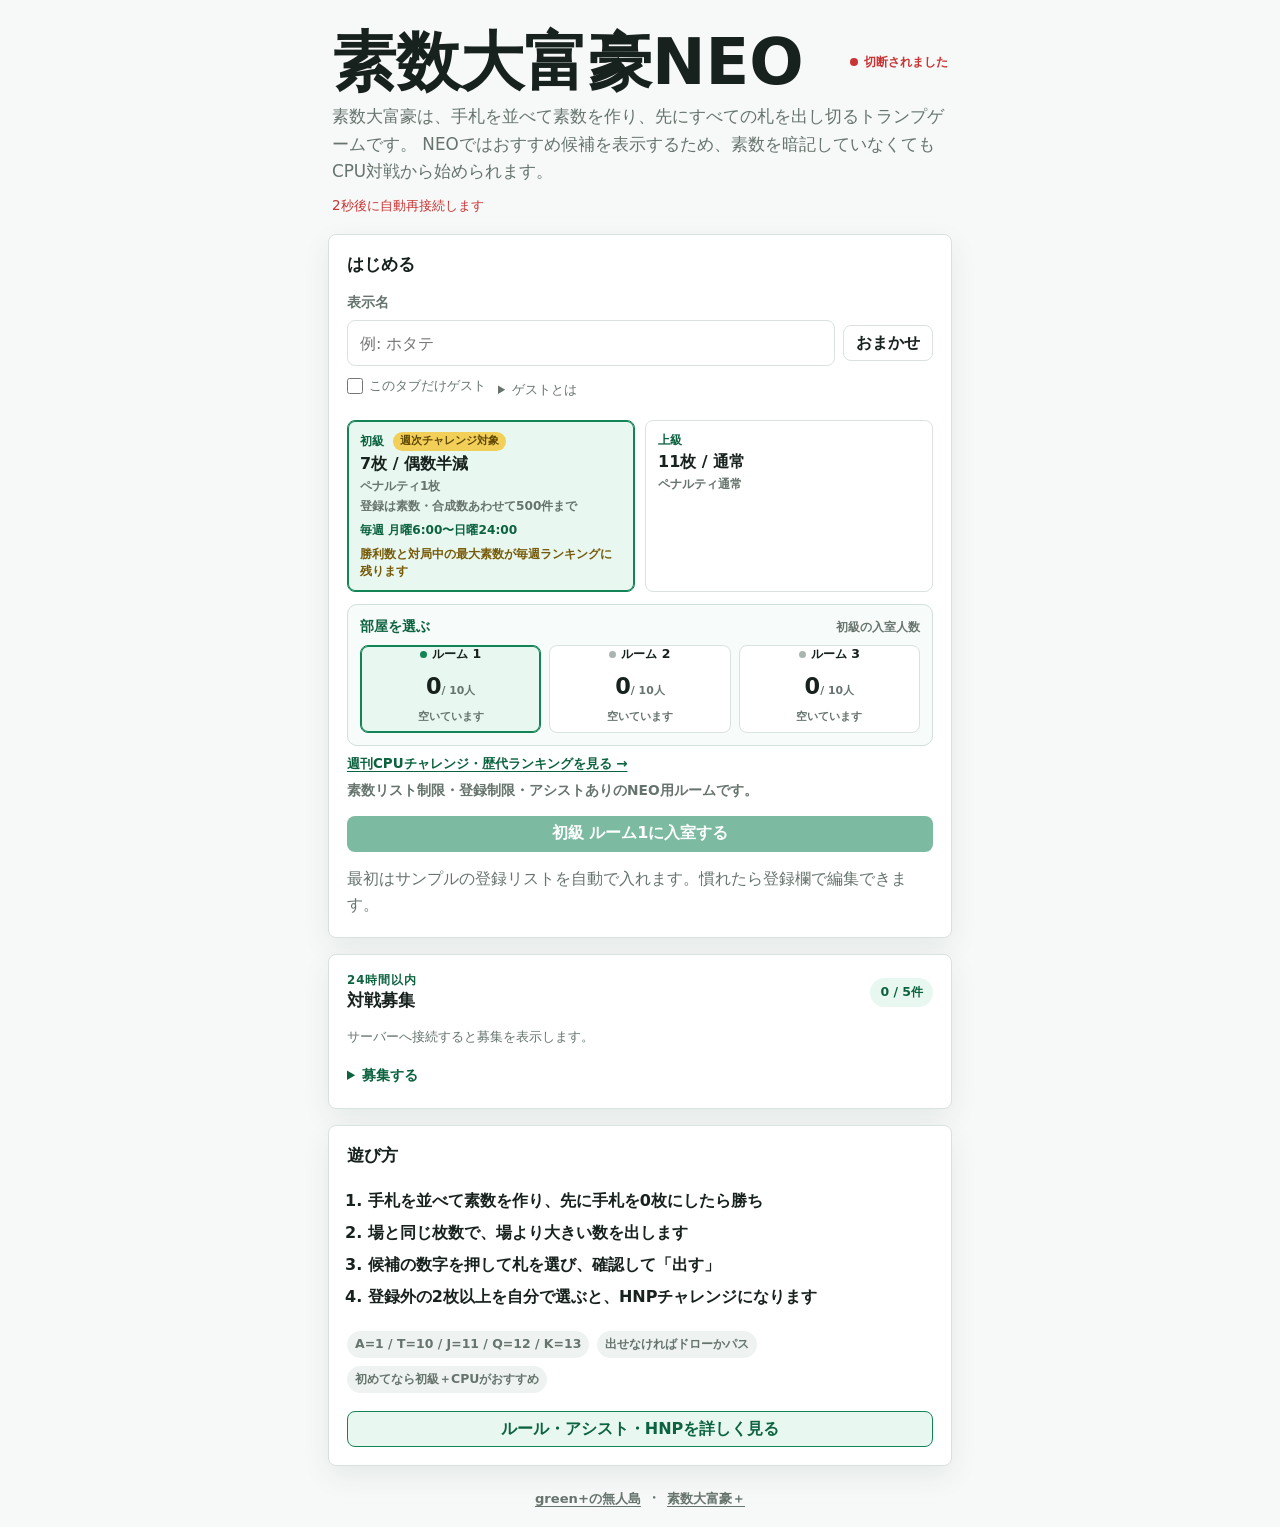
==== index.html @ ca84a272 "v3.3.7 UI改善" ====
<!doctype html>
<html lang="ja">
  <head>
    <meta charset="UTF-8" />
    <meta name="viewport" content="width=device-width, initial-scale=1" />
    <meta
      name="description"
      content="トランプゲーム「素数大富豪」を、初心者でも安心のアシスト機能付きで遊べるサイト。素数を暗記していなくても、CPU対戦やオンライン対戦を楽しめます。"
    />
    <link rel="canonical" href="https://greenplus.github.io/qkneo/" />
    <title>素数大富豪NEO</title>
    <link rel="stylesheet" href="./client-common/styles.css?v=shared-85c25e7a007e" />
    <link rel="stylesheet" href="./theme.css?v=neo-20260805-2" />
  </head>
  <body>
    <main class="app-shell">
      <section id="topBand" class="top-band">
        <div class="title-row">
          <h1>素数大富豪NEO</h1>
          <div id="connectionStatus" class="connection-status" role="status">
            <span id="connectionDot" class="dot"></span>
            <strong id="connectionLabel">接続準備中</strong>
          </div>
        </div>
        <p class="lead">
            素数大富豪は、手札を並べて素数を作り、先にすべての札を出し切るトランプゲームです。
            NEOではおすすめ候補を表示するため、素数を暗記していなくてもCPU対戦から始められます。
          </p>
        <p id="serverLabel" class="connection-detail hidden"></p>
      </section>

      <section id="setupPanel" class="setup-grid">
        <div class="panel intro-panel">
          <h2>はじめる</h2>
          <label class="field-label" for="nameInput">表示名</label>
          <div class="name-row">
            <input id="nameInput" maxlength="24" autocomplete="nickname" placeholder="例: マグロ" />
            <button id="randomNameBtn" class="ghost-button" type="button">おまかせ</button>
          </div>
          <div class="identity-options">
            <label class="guest-mode-option" for="guestModeToggle">
              <input id="guestModeToggle" type="checkbox" />
              <span>このタブだけゲスト</span>
            </label>
            <details class="identity-help secondary-details">
              <summary>ゲストとは</summary>
              <p id="identityModeNote" class="microcopy">保存済みの名前と大会参加情報を使います。</p>
            </details>
          </div>
          <div class="room-group-choice" role="group" aria-label="難易度選択">
            <button id="roomGroupPrimaryBtn" class="room-group-choice-card active" type="button" aria-pressed="true">
              <span>初級 <b class="campaign-room-badge">週次チャレンジ対象</b></span>
              <strong>7枚 / 偶数半減</strong>
              <small>ペナルティ1枚</small>
              <small>登録は素数・合成数あわせて500件まで</small>
              <small class="campaign-room-period">毎週 月曜6:00〜日曜24:00</small>
              <small class="campaign-room-copy">勝利数と対局中の最大素数が毎週ランキングに残ります</small>
            </button>
            <button id="roomGroupSecondaryBtn" class="room-group-choice-card" type="button" aria-pressed="false">
              <span>上級</span>
              <strong>11枚 / 通常</strong>
              <small>ペナルティ通常</small>
            </button>
          </div>
          <div class="room-picker">
            <div class="room-picker-heading">
              <strong>部屋を選ぶ</strong>
              <small id="roomPickerHint">初級の入室人数</small>
            </div>
            <div id="roomList" class="room-list" role="radiogroup" aria-label="初級の部屋選択"></div>
          </div>
          <a class="campaign-inline-link" data-feature="campaign" href="./campaign.html">
            週刊CPUチャレンジ・歴代ランキングを見る →
          </a>
          <p class="neo-note">素数リスト制限・登録制限・アシストありのNEO用ルームです。</p>
          <div class="action-stack">
            <button id="practiceBtn" class="primary-button" type="button" disabled>入室する</button>
          </div>
          <p class="microcopy">
            最初はサンプルの登録リストを自動で入れます。慣れたら登録欄で編集できます。
          </p>
        </div>

        <div class="panel recruitment-panel" data-feature="recruitment">
          <div class="recruitment-heading">
            <div>
              <p class="eyebrow">24時間以内</p>
              <h2>対戦募集</h2>
            </div>
            <span id="recruitmentCount" class="recruitment-count">0 / 5件</span>
          </div>
          <div id="recruitmentList" class="recruitment-list" aria-live="polite">
            <p class="recruitment-empty">募集を読み込んでいます…</p>
          </div>
          <details class="recruitment-compose secondary-details">
            <summary>募集する</summary>
          <p class="recruitment-intro">
            集まりたい時間と希望ルールを掲示できます。集合時間になると自動で消えます。
          </p>
          <form id="recruitmentForm" class="recruitment-form">
            <label>
              <span>集合時間</span>
              <input id="recruitmentTime" type="datetime-local" required />
            </label>
            <label>
              <span>名前</span>
              <input id="recruitmentName" maxlength="24" autocomplete="nickname" required />
            </label>
            <label>
              <span>希望ルール</span>
              <select id="recruitmentRule" required>
                <option value="beginner">初級（7枚・偶数半減）</option>
                <option value="advanced">上級（11枚・通常）</option>
                <option value="either">どれでも</option>
              </select>
            </label>
            <button id="recruitmentSubmitBtn" class="primary-button" type="submit">募集を投稿</button>
          </form>
            <p class="recruitment-status">全体5件・1ユーザー1件まで。自分の投稿だけ削除できます。</p>
          </details>
          <p id="recruitmentStatus" class="recruitment-status hidden" aria-live="polite"></p>
        </div>

        <div class="panel guide-panel">
          <h2>遊び方</h2>
          <ol class="plain-steps">
            <li>手札を並べて素数を作り、先に手札を0枚にしたら勝ち</li>
            <li>場と同じ枚数で、場より大きい数を出します</li>
            <li>候補の数字を押して札を選び、確認して「出す」</li>
            <li>登録外の2枚以上を自分で選ぶと、HNPチャレンジになります</li>
          </ol>
          <div class="mini-rules">
            <span>A=1 / T=10 / J=11 / Q=12 / K=13</span>
            <span>出せなければドローかパス</span>
            <span>初めてなら初級＋CPUがおすすめ</span>
          </div>
          <a class="secondary-button help-button" href="./help.html" target="_blank" rel="noopener">
            ルール・アシスト・HNPを詳しく見る
          </a>
        </div>
      </section>

      <section id="roomPanel" class="room-layout hidden">
        <aside class="side-column">
          <div class="panel status-panel">
            <div class="room-title-row">
              <div>
                <p id="roomBadge" class="eyebrow">7枚・偶数半減・ペナルティ1枚</p>
                <h2 id="roomHeading">初級ルーム</h2>
              </div>
              <div class="room-title-actions">
                <button
                  id="soundToggleBtn"
                  class="ghost-button compact icon-button sound-toggle"
                  type="button"
                  aria-label="効果音をオンにする"
                  aria-pressed="false"
                  title="効果音：オフ"
                >
                  <svg viewBox="0 0 24 24" aria-hidden="true">
                    <path d="M4 9h4l5-4v14l-5-4H4z"></path>
                    <path class="sound-wave" d="M16 9.5a4 4 0 0 1 0 5"></path>
                    <path class="sound-wave" d="M18.5 7a7.5 7.5 0 0 1 0 10"></path>
                    <path class="sound-slash" d="M3 3l18 18"></path>
                  </svg>
                </button>
                <button id="leaveBtn" class="ghost-button compact" type="button">退室</button>
              </div>
            </div>
            <div id="nextHint" class="next-hint">まずはサンプル登録を読み込みます。</div>
            <dl class="status-list">
              <div>
                <dt>状態</dt>
                <dd id="playStatus">観戦中</dd>
              </div>
              <div>
                <dt>参加</dt>
                <dd id="playerList">読み込み中</dd>
              </div>
              <div>
                <dt>観戦</dt>
                <dd id="watcherList" class="watcher-list" tabindex="0" aria-label="観戦者一覧">なし</dd>
              </div>
            </dl>
            <div class="button-row">
              <button id="readyBtn" class="secondary-button" type="button">対戦に参加</button>
              <button id="addCpuBtn" class="ghost-button" type="button">CPU追加</button>
              <button id="startBtn" class="primary-button" type="button">開始</button>
            </div>
            <details id="turnOrderSettings" class="turn-order-settings" data-feature="turnAlternation">
              <summary>対戦設定</summary>
              <div class="turn-order-setting-row">
                <label class="turn-alternation-option" for="turnAlternationToggle">
                  <input id="turnAlternationToggle" type="checkbox" />
                  <span>
                    <strong>手番交互</strong>
                    <small>同じ2人なら、先手を1局ごとに交代します。</small>
                  </span>
                </label>
                <label class="turn-order-first-choice" for="turnAlternationFirstSelect">
                  <span>初回</span>
                  <select id="turnAlternationFirstSelect" class="full-select" disabled>
                    <option value="random">ランダム</option>
                    <option value="requester">自分が先手</option>
                    <option value="opponent">相手が先手</option>
                  </select>
                </label>
              </div>
              <p id="turnAlternationNote" class="microcopy">2人対戦で使えます。対人戦は初回だけ相手の承認が必要です。</p>
              <div id="turnAlternationSeriesPanel" class="turn-alternation-series-panel hidden">
                <span id="turnAlternationSeriesText"></span>
                <button id="endTurnAlternationSeriesBtn" class="ghost-button compact" type="button">交互対戦を終了</button>
              </div>
              <div id="startRequestPanel" class="start-request-panel hidden" role="status">
                <span id="startRequestText"></span>
                <button id="cancelStartRequestBtn" class="ghost-button compact" type="button">取り消す</button>
              </div>
            </details>
            <p id="roomConnectionStatus" class="connection-detail hidden" role="status"></p>
            <details class="reconnect-details secondary-details">
              <summary>切断・復帰について</summary>
              <p id="reconnectPolicyNote" class="microcopy">切断復帰猶予を読み込み中です。</p>
            </details>
            <div id="cpuChooser" class="cpu-chooser hidden">
              <div class="cpu-chooser-heading">
                <label for="cpuProfileSelect">対戦するCPU</label>
                <button id="cpuChooserCloseBtn" class="ghost-button compact" type="button">閉じる</button>
              </div>
              <select id="cpuProfileSelect" class="full-select"></select>
              <p id="cpuProfileDescription" class="cpu-profile-description"></p>
              <button id="confirmCpuBtn" class="secondary-button" type="button">このCPUを追加</button>
            </div>
          </div>

          <details id="registerPanel" class="panel register-panel" data-feature="registration">
            <summary>登録リスト</summary>
            <p class="register-help-copy">
              素数は空白・改行・カンマ区切り、合成数は
              <code>12=2*2*3</code> の形式で入力します。サンプルのままでも遊べます。
              <a class="text-link" href="./help.html#registration" target="_blank" rel="noopener">登録方法を詳しく見る</a>
            </p>
            <p id="registerLimitNote" class="register-limit-note">初級は素数・合成数あわせて500件まで登録できます。</p>
            <label class="register-customization-toggle" for="saveCustomizationToggle">
              <input id="saveCustomizationToggle" type="checkbox" />
              <span>カスタマイズを保存</span>
            </label>
            <p id="saveCustomizationNote" class="register-customization-note">初級では入室時に部屋の既定表を読み込みます。</p>
            <select id="sampleSelect" class="full-select"></select>
            <textarea id="primeText" rows="6" spellcheck="false" placeholder="登録素数"></textarea>
            <textarea id="compositeText" rows="4" spellcheck="false" placeholder="登録合成数"></textarea>
            <div class="button-row">
              <button id="sampleBtn" class="ghost-button compact" type="button">サンプル読込</button>
              <button id="saveRegisterBtn" class="secondary-button" type="button">登録する</button>
              <span id="registerStatus" class="small-status">未登録</span>
            </div>
          </details>
        </aside>

        <section id="gameColumn" class="game-column">
          <div class="field-strip turn-clock-strip">
            <div class="metric">
              <span>山札</span>
              <strong id="deckCount">-</strong>
            </div>
            <div id="myHandMetric" class="metric">
              <span id="myHandLabel">手札</span>
              <strong id="myHandCount">0</strong>
            </div>
            <div id="opponentMetric" class="metric">
              <span id="opponentLabel">相手</span>
              <strong id="opponentCounts">-</strong>
            </div>
            <div id="turnClockMetric" class="metric turn-clock-metric" aria-label="手番時間 未設定">
              <span id="turnClockLabel">時間</span>
              <strong id="turnClockValue">--</strong>
            </div>
            <div id="fieldZone" class="field-zone">
              <div class="panel-heading-row">
                <h2 class="game-section-title">場：<span id="fieldNumber">なし</span></h2>
                <span id="spectatorTurn" class="turn-badge spectating hidden" role="status"></span>
              </div>
              <div id="fieldCards" class="field-cards empty">まだ何も出ていません</div>
            </div>
          </div>

          <div id="playArea" class="play-area">
            <section class="hand-panel">
              <div class="panel-heading-row">
                <h2 class="game-section-title">手札</h2>
                <div class="hand-heading-status">
                  <span id="remainingFinishNotice" class="remaining-finish-notice hidden">残り上がりあり</span>
                  <span id="turnBadge" class="turn-badge">待機中</span>
                </div>
              </div>
              <div id="handCards" class="card-row empty-row">ゲーム開始後に表示されます</div>
            </section>

            <section class="selected-panel">
              <div class="panel-heading-row">
                <h2 id="selectedTitle" class="game-section-title">選択中: なし</h2>
                <button id="clearSelectionBtn" class="ghost-button compact" type="button">クリア</button>
              </div>
              <div id="selectedCards" class="card-row empty-row">未選択</div>
              <div id="jokerControls" class="joker-controls"></div>
              <p id="actionError" class="action-error hidden" role="alert"></p>
              <div class="button-row action-row">
                <button id="playBtn" class="primary-button" type="button">出す</button>
                <button id="compositeModeBtn" class="secondary-button" type="button">合成数出し</button>
                <button id="drawBtn" class="secondary-button" type="button">ドロー</button>
                <button id="passBtn" class="ghost-button" type="button">パス</button>
              </div>
            </section>

            <section id="compositePanel" class="composite-panel hidden">
              <div class="panel-heading-row">
                <h2 id="compositeTitle" class="game-section-title">素因数場</h2>
                <div class="button-row compact-ops">
                  <button id="compositeMulBtn" class="ghost-button compact" type="button">×</button>
                  <button id="compositePowBtn" class="ghost-button compact" type="button">^</button>
                  <button id="compositeClearBtn" class="ghost-button compact" type="button">解除</button>
                </div>
              </div>
              <div id="compositeCards" class="card-row empty-row">手札から材料札を選んでください</div>
              <div id="compositeJokerControls" class="joker-controls"></div>
            </section>

            <section class="assist-panel" data-feature="assist">
              <div class="panel-heading-row">
                <h2 class="game-section-title">候補</h2>
                <div class="assist-actions">
                  <button id="assistRecommendedBtn" class="filter-chip active" type="button">おすすめ</button>
                  <button id="assistStrongBtn" class="filter-chip" type="button">強い順</button>
                  <button id="assistEasyBtn" class="filter-chip" type="button">弱い順</button>
                  <button id="assistRestBtn" class="filter-chip" type="button">残り</button>
                  <button id="assistManyBtn" class="filter-chip hidden" type="button">増やす</button>
                </div>
              </div>
              <div id="assistList" class="assist-list empty">
                ゲームが始まると、ここに「押せば選べる」候補が出ます。
              </div>
            </section>
          </div>
        </section>

        <aside class="log-column">
          <div class="panel log-panel">
            <div class="chat-title-row">
              <h2 class="game-section-title">チャット</h2>
              <div class="chat-tabs" role="tablist" aria-label="チャットの範囲">
                <button id="roomChatTab" class="chat-tab active" type="button" role="tab" aria-selected="true" aria-controls="roomLogBox">
                  部屋
                </button>
                <button id="globalChatTab" class="chat-tab" data-feature="globalChat" type="button" role="tab" aria-selected="false" aria-controls="globalLogBox">
                  グローバル
                  <span id="globalUnreadBadge" class="chat-unread hidden" aria-label="未読メッセージ"></span>
                </button>
              </div>
            </div>
            <div id="globalChatGate" class="global-chat-gate hidden" data-feature="globalChat">
              <strong>NEO全体に公開されるチャットです</strong>
              <p>
                すべての部屋でグローバル表示を選んだ人に、表示名・現在の部屋・発言が見えます。
                個人情報や連絡先は書き込まないでください。切り替える前の発言は表示されません。
              </p>
              <button id="enableGlobalChatBtn" class="secondary-button compact" type="button">
                注意事項を確認して表示する
              </button>
            </div>
            <div id="globalQuickMessages" class="global-quick-messages hidden" data-feature="globalChat" aria-label="募集定型文">
              <span>募集に使える定型文</span>
              <div class="global-template-list">
                <button type="button" data-global-template="recruit">対戦募集</button>
                <button type="button" data-global-template="beginner_welcome">初心者歓迎</button>
                <button type="button" data-global-template="spectators_welcome">観戦歓迎</button>
              </div>
            </div>
            <div id="chatComposer" class="chat-row">
              <input id="chatInput" maxlength="120" autocomplete="off" placeholder="部屋へのメッセージ" />
              <button id="chatBtn" class="ghost-button compact" type="button">送信</button>
            </div>
            <div id="roomLogBox" class="log-box" role="tabpanel" aria-labelledby="roomChatTab"></div>
            <div id="globalLogBox" class="log-box global-log-box hidden" data-feature="globalChat" role="tabpanel" aria-labelledby="globalChatTab"></div>
          </div>
        </aside>
      </section>
      <footer class="site-footer">
        <a href="https://greenplus.github.io/">green+の無人島</a>
        <span aria-hidden="true">・</span>
        <a href="https://greenplus.github.io/qkplus/">素数大富豪＋</a>
      </footer>
    </main>

    <dialog id="startGameApprovalDialog" class="start-game-approval-dialog" data-feature="turnAlternation">
      <div class="start-game-approval-card">
        <p class="eyebrow">対戦開始の確認</p>
        <h2>手番交互で開始しますか？</h2>
        <p id="startGameApprovalText" class="start-game-approval-text"></p>
        <p id="startGameApprovalCountdown" class="microcopy"></p>
        <div class="button-row start-game-approval-actions">
          <button id="rejectStartGameBtn" class="ghost-button" type="button">拒否</button>
          <button id="approveStartGameBtn" class="primary-button" type="button">承認して開始</button>
        </div>
      </div>
    </dialog>

    <dialog id="campaignResultDialog" class="campaign-result-dialog" data-feature="campaign">
      <div class="campaign-result-card">
        <button id="campaignDialogCloseBtn" class="dialog-close-button" type="button" aria-label="閉じる">×</button>
        <p class="eyebrow">週刊CPUチャレンジ</p>
        <h2 id="campaignResultTitle">勝利を記録しました</h2>
        <p id="campaignResultMessage" class="campaign-result-message"></p>
        <div class="campaign-result-actions">
          <a id="campaignShareBtn" class="primary-button link-button" href="#" target="_blank" rel="noopener">
            Xでシェア
          </a>
          <a id="campaignResultPageLink" class="secondary-button link-button" href="./campaign.html">
            今週のランキングを見る
          </a>
        </div>
      </div>
    </dialog>

    <script src="./product-config.js?v=neo-ui-20261004"></script>
    <script src="./client-common/app.js?v=shared-85c25e7a007e"></script>
  </body>
</html>
---- client-common/styles.css ----
:root {
  color-scheme: light;
  --bg: #f7f9f8;
  --panel: #ffffff;
  --ink: #17211d;
  --muted: #66746d;
  --line: #d9e2de;
  --accent: #128455;
  --accent-dark: #0c6340;
  --accent-soft: #e8f7ef;
  --accent-shadow: rgba(18, 45, 32, 0.08);
  --red: #c93434;
  --yellow: #fff5c2;
  --shadow: 0 10px 28px var(--accent-shadow);
}

.product-disabled {
  display: none !important;
}

* {
  box-sizing: border-box;
}

body {
  margin: 0;
  min-height: 100vh;
  background: var(--bg);
  color: var(--ink);
  font-family:
    system-ui,
    -apple-system,
    BlinkMacSystemFont,
    "Segoe UI",
    sans-serif;
}

button,
input,
textarea,
select {
  font: inherit;
}

a {
  color: var(--accent-dark);
}

button {
  cursor: pointer;
  touch-action: manipulation;
}

button:disabled {
  cursor: not-allowed;
  opacity: 0.55;
}

.app-shell {
  width: min(100%, 760px);
  margin: 0 auto;
  padding: 8px;
}

@media (min-width: 900px) {
  .app-shell {
    width: min(50vw, 760px);
  }
}

.top-band {
  display: grid;
  gap: 10px;
  padding: 24px 4px 18px;
}

.title-row {
  display: flex;
  align-items: center;
  justify-content: space-between;
  flex-wrap: wrap;
  gap: 8px 16px;
}

.top-band > .lead {
  margin-top: 0;
}

.connection-status {
  display: inline-flex;
  align-items: center;
  gap: 6px;
  color: var(--muted);
  font-size: 0.75rem;
}

.connection-status .dot {
  width: 8px;
  height: 8px;
}

.connection-status.is-error,
.connection-detail,
.action-error {
  color: var(--red);
}

.connection-detail,
.action-error {
  font-size: 0.84rem;
  line-height: 1.5;
  overflow-wrap: anywhere;
}

.action-error {
  margin-top: 8px;
}

body[data-mode="room"] .top-band,
body[data-mode="playing"] .top-band {
  display: none;
}

h1,
h2,
p {
  margin: 0;
}

h1 {
  font-size: clamp(2rem, 5vw, 4.5rem);
  line-height: 0.95;
  letter-spacing: 0;
}

h2 {
  font-size: 1.05rem;
}

.game-section-title {
  margin: 0;
  color: var(--ink);
  font-size: 0.95rem;
  font-weight: 900;
  line-height: 1.2;
  letter-spacing: 0;
  text-transform: none;
}

.lead {
  max-width: 640px;
  margin-top: 10px;
  color: var(--muted);
  font-size: 1.05rem;
  line-height: 1.65;
}

.eyebrow {
  margin-bottom: 6px;
  color: var(--accent-dark);
  font-size: 0.74rem;
  font-weight: 800;
  letter-spacing: 0.08em;
  text-transform: uppercase;
}

.connection-card,
.panel {
  border: 1px solid var(--line);
  border-radius: 8px;
  background: var(--panel);
  box-shadow: var(--shadow);
}

.connection-card {
  display: flex;
  align-items: center;
  gap: 10px;
  min-width: 260px;
  padding: 14px;
}

.connection-card p {
  margin-top: 3px;
  color: var(--muted);
  font-size: 0.86rem;
}

.room-population.has-players {
  color: var(--accent-dark);
  font-weight: 850;
}

.dot {
  width: 12px;
  height: 12px;
  flex: 0 0 auto;
  border-radius: 50%;
  background: #a0aaa5;
}

.dot.online {
  background: var(--accent);
}

.dot.error {
  background: var(--red);
}

.setup-grid {
  display: grid;
  grid-template-columns: 1fr;
  gap: 16px;
}

.panel {
  padding: 18px;
}

.intro-panel,
.guide-panel {
  min-height: 260px;
}

.field-label {
  display: block;
  margin-top: 18px;
  margin-bottom: 8px;
  color: var(--muted);
  font-size: 0.85rem;
  font-weight: 700;
}

.name-row,
.button-row,
.panel-heading-row,
.room-title-row,
.chat-row,
.assist-actions {
  display: flex;
  align-items: center;
  gap: 8px;
  flex-wrap: wrap;
}

.name-row input,
.chat-row input,
textarea,
.full-select {
  width: 100%;
  border: 1px solid var(--line);
  border-radius: 8px;
  background: #fff;
  color: var(--ink);
}

.name-row input {
  flex: 1 1 220px;
  min-height: 46px;
  padding: 0 12px;
}

.guest-mode-option {
  display: inline-flex;
  align-items: center;
  gap: 6px;
  min-height: 28px;
  color: var(--muted);
  font-size: 0.82rem;
  cursor: pointer;
}

.guest-mode-option input {
  width: 16px;
  height: 16px;
  margin: 0;
}

.identity-options {
  display: flex;
  align-items: baseline;
  flex-wrap: wrap;
  gap: 4px 12px;
  margin-top: 6px;
}

.secondary-details > summary {
  width: fit-content;
  padding-block: 5px;
  color: var(--muted);
  font-size: 0.8rem;
  cursor: pointer;
}

.secondary-details > .microcopy {
  margin-top: 4px;
}

.identity-help[open] {
  flex-basis: 100%;
}

.reconnect-details {
  margin-top: 8px;
}

.guest-mode-option:has(input:disabled) {
  cursor: not-allowed;
  opacity: 0.65;
}

.room-group-choice,
.action-stack {
  display: grid;
  gap: 10px;
  margin-top: 16px;
}

.room-group-choice {
  grid-template-columns: repeat(auto-fit, minmax(140px, 1fr));
  align-items: stretch;
}

.action-stack {
  grid-template-columns: 1fr;
}

.room-group-choice-card {
  display: grid;
  align-content: start;
  gap: 3px;
  border: 1px solid var(--line);
  border-radius: 8px;
  background: #fff;
  padding: 11px 12px;
  color: var(--ink);
  text-align: left;
}

.room-group-choice-card:hover:not(:disabled),
.room-slot-card:hover:not(:disabled) {
  border-color: #76aa90;
}

.room-group-choice-card.active {
  border-color: var(--accent);
  background: var(--accent-soft);
  box-shadow: inset 0 0 0 1px var(--accent);
}

.room-group-choice-card.unavailable {
  background: #f5f7f6;
  color: var(--muted);
}

.room-group-choice-card span {
  color: var(--accent-dark);
  font-size: 0.76rem;
  font-weight: 900;
}

.room-group-choice-card strong {
  font-size: 1rem;
}

.room-group-choice-card small {
  color: var(--muted);
  font-size: 0.76rem;
  font-weight: 750;
}

.room-group-choice-card .tournament-tab-notice {
  display: block;
  margin-top: 6px;
  border: 1px solid #e5a43a;
  border-radius: 6px;
  background: #fff3d6;
  padding: 5px 7px;
  color: #704600;
  font-size: 0.72rem;
  font-weight: 850;
  line-height: 1.4;
}

.room-group-choice-card .tournament-tab-notice.hidden {
  display: none;
}

.room-group-choice-card .campaign-room-badge {
  display: inline-block;
  margin-left: 5px;
  border-radius: 999px;
  background: #f2cf58;
  padding: 2px 7px;
  color: #5f4700;
  font-size: 0.68rem;
  line-height: 1.35;
  vertical-align: 1px;
}

.room-group-choice-card .campaign-room-copy {
  margin-top: 4px;
  color: #765a08;
}

.room-group-choice-card .campaign-room-period {
  margin-top: 4px;
  color: var(--accent-dark);
}

.room-picker {
  margin-top: 12px;
  border: 1px solid #cfe1d8;
  border-radius: 10px;
  background: #f7fbf9;
  padding: 12px;
}

.room-picker-heading {
  display: flex;
  align-items: baseline;
  justify-content: space-between;
  gap: 10px;
  margin-bottom: 9px;
}

.room-picker-heading strong {
  color: var(--accent-dark);
  font-size: 0.88rem;
}

.room-picker-heading small {
  color: var(--muted);
  font-size: 0.74rem;
  font-weight: 750;
}

.room-list {
  display: grid;
  grid-template-columns: repeat(3, minmax(0, 1fr));
  gap: 8px;
}

.recruitment-panel {
  display: grid;
  gap: 14px;
}

.recruitment-compose > summary {
  color: var(--accent-dark);
  font-weight: 700;
  font-size: 0.9rem;
}

.recruitment-compose > .recruitment-intro {
  margin-top: 8px;
}

.recruitment-compose > .recruitment-status {
  margin-top: 10px;
}

.recruitment-heading {
  display: flex;
  align-items: center;
  justify-content: space-between;
  gap: 12px;
}

.recruitment-heading h2,
.recruitment-heading p {
  margin: 0;
}

.recruitment-count {
  flex: 0 0 auto;
  border-radius: 999px;
  background: var(--accent-soft);
  padding: 6px 10px;
  color: var(--accent-dark);
  font-size: 0.78rem;
  font-weight: 900;
}

.recruitment-intro,
.recruitment-status,
.recruitment-empty {
  margin: 0;
  color: var(--muted);
  font-size: 0.84rem;
  line-height: 1.6;
}

.recruitment-list {
  display: grid;
  gap: 8px;
}

.recruitment-card {
  display: grid;
  grid-template-columns: minmax(130px, 0.75fr) minmax(0, 1fr) auto;
  align-items: center;
  gap: 12px;
  border: 1px solid var(--line);
  border-radius: 9px;
  background: #f8fbf9;
  padding: 11px 12px;
}

.recruitment-card.mine {
  border-color: #8fc5aa;
  background: var(--accent-soft);
}

.recruitment-time {
  display: grid;
  gap: 2px;
  color: var(--accent-dark);
}

.recruitment-time strong {
  font-size: 1rem;
}

.recruitment-time small,
.recruitment-rule {
  color: var(--muted);
  font-size: 0.76rem;
  font-weight: 750;
}

.recruitment-person {
  display: grid;
  gap: 3px;
  min-width: 0;
}

.recruitment-person strong {
  overflow: hidden;
  text-overflow: ellipsis;
  white-space: nowrap;
}

.recruitment-owner-badge {
  color: var(--accent-dark);
  font-size: 0.7rem;
  font-weight: 900;
}

.recruitment-delete {
  min-height: 34px;
  border: 1px solid #dfb2ad;
  border-radius: 7px;
  background: #fff;
  padding: 0 10px;
  color: var(--red);
  font-weight: 850;
}

.recruitment-form {
  display: grid;
  grid-template-columns: repeat(3, minmax(0, 1fr)) auto;
  align-items: end;
  gap: 9px;
  border-top: 1px solid var(--line);
  padding-top: 14px;
}

.recruitment-form label {
  display: grid;
  gap: 6px;
  min-width: 0;
  color: var(--muted);
  font-size: 0.76rem;
  font-weight: 850;
}

.recruitment-form input,
.recruitment-form select {
  width: 100%;
  min-height: 42px;
  border: 1px solid var(--line);
  border-radius: 8px;
  background: #fff;
  padding: 0 10px;
  color: var(--ink);
}

.recruitment-form button {
  min-height: 42px;
  white-space: nowrap;
}

.recruitment-status.success {
  color: var(--accent-dark);
  font-weight: 750;
}

.recruitment-status.error {
  color: var(--red);
  font-weight: 750;
}

.room-slot-card {
  display: grid;
  justify-items: center;
  gap: 4px;
  min-width: 0;
  min-height: 132px;
  border: 1px solid var(--line);
  border-radius: 8px;
  background: #fff;
  padding: 10px 6px 8px;
  color: var(--ink);
  text-align: center;
  transition: border-color 120ms ease, background-color 120ms ease, box-shadow 120ms ease;
}

.room-slot-card.compact {
  min-height: 88px;
}

.room-slot-card.compact .room-slot-summary {
  min-height: 0;
}

.room-slot-rule {
  display: -webkit-box;
  overflow: hidden;
  min-height: 2.35em;
  color: var(--ink);
  font-size: 0.78rem;
  font-weight: 850;
  line-height: 1.18;
  -webkit-box-orient: vertical;
  -webkit-line-clamp: 2;
}

.room-slot-summary {
  display: -webkit-box;
  overflow: hidden;
  min-height: 2.3em;
  color: var(--muted);
  font-size: 0.68rem;
  font-weight: 700;
  line-height: 1.15;
  -webkit-box-orient: vertical;
  -webkit-line-clamp: 2;
}

.room-slot-card.active {
  border-color: var(--accent);
  background: var(--accent-soft);
  box-shadow: inset 0 0 0 1px var(--accent);
}

.room-slot-card:disabled {
  opacity: 1;
}

.room-slot-card.unavailable {
  border-style: dashed;
  background: #f3f6f4;
  color: var(--muted);
}

.room-slot-card.full {
  border-color: #e0b2ac;
  background: #fff6f4;
}

.room-slot-heading {
  display: flex;
  align-items: center;
  justify-content: center;
  gap: 5px;
  min-width: 0;
}

.room-slot-heading strong {
  overflow: hidden;
  font-size: 0.78rem;
  text-overflow: ellipsis;
  white-space: nowrap;
}

.room-status-dot {
  width: 7px;
  height: 7px;
  flex: 0 0 auto;
  border-radius: 50%;
  background: #aab5af;
}

.room-slot-card.has-players .room-status-dot,
.room-slot-card.active .room-status-dot {
  background: var(--accent);
}

.room-slot-card.full .room-status-dot {
  background: var(--red);
}

.room-slot-population {
  display: flex;
  align-items: baseline;
  justify-content: center;
  color: var(--ink);
  line-height: 1;
}

.room-slot-population b {
  font-size: 1.4rem;
  font-weight: 900;
}

.room-slot-population small {
  color: var(--muted);
  font-size: 0.68rem;
  font-weight: 750;
}

.room-slot-status {
  color: var(--muted);
  font-size: 0.67rem;
  font-weight: 750;
  white-space: nowrap;
}

.room-slot-card.has-players .room-slot-status {
  color: var(--accent-dark);
}

.room-slot-card.full .room-slot-status {
  color: var(--red);
}

.campaign-inline-link {
  display: inline-block;
  margin-top: 8px;
  color: var(--accent-dark);
  font-size: 0.84rem;
  font-weight: 850;
  line-height: 1.5;
  text-underline-offset: 3px;
}

.neo-note {
  margin-top: 8px;
  color: var(--muted);
  font-size: 0.86rem;
  font-weight: 750;
}

.primary-button,
.secondary-button,
.ghost-button,
.filter-chip {
  min-height: 36px;
  border-radius: 8px;
  border: 1px solid transparent;
  padding: 0 12px;
  font-weight: 800;
}

.primary-button {
  background: var(--accent);
  color: #fff;
}

.primary-button:hover {
  background: var(--accent-dark);
}

.secondary-button {
  border-color: var(--accent);
  background: var(--accent-soft);
  color: var(--accent-dark);
}

.ghost-button {
  border-color: var(--line);
  background: #fff;
  color: var(--ink);
}

.text-link {
  color: var(--accent-dark);
  font-size: 0.86rem;
  font-weight: 850;
  text-underline-offset: 3px;
}

.help-button {
  display: inline-flex;
  align-items: center;
  justify-content: center;
  width: 100%;
  margin-top: 18px;
  text-decoration: none;
}

.compact {
  min-height: 30px;
  padding: 0 9px;
  font-size: 0.82rem;
}

.microcopy {
  margin-top: 14px;
  color: var(--muted);
  line-height: 1.65;
}

.turn-order-settings {
  margin-top: 10px;
  border: 1px solid var(--line);
  border-radius: 8px;
  background: #f8fbf9;
}

.turn-order-settings summary {
  cursor: pointer;
  padding: 10px 12px;
  color: var(--accent-dark);
  font-size: 0.86rem;
  font-weight: 900;
}

.turn-order-settings[open] summary {
  border-bottom: 1px solid var(--line);
}

.turn-order-setting-row {
  display: grid;
  grid-template-columns: minmax(0, 1fr) minmax(150px, 0.55fr);
  align-items: center;
  gap: 12px;
  padding: 12px 12px 0;
}

.turn-alternation-option {
  display: flex;
  align-items: flex-start;
  gap: 9px;
  min-width: 0;
}

.turn-alternation-option input {
  width: 18px;
  height: 18px;
  margin-top: 2px;
  flex: 0 0 auto;
}

.turn-alternation-option span {
  display: grid;
  gap: 3px;
}

.turn-alternation-option small,
.turn-order-first-choice span {
  color: var(--muted);
  font-size: 0.76rem;
  line-height: 1.45;
}

.turn-order-first-choice {
  display: grid;
  gap: 5px;
}

.turn-order-first-choice .full-select {
  min-height: 38px;
  padding: 0 9px;
}

.turn-order-settings > .microcopy {
  margin: 8px 12px 12px;
  font-size: 0.78rem;
}

.start-request-panel {
  display: flex;
  align-items: center;
  justify-content: space-between;
  gap: 8px;
  margin: 0 12px 12px;
  border-left: 4px solid #d29b14;
  border-radius: 7px;
  background: var(--yellow);
  padding: 9px 10px;
  color: #735600;
  font-size: 0.8rem;
  font-weight: 850;
}

.turn-alternation-series-panel {
  display: flex;
  align-items: center;
  justify-content: space-between;
  gap: 8px;
  margin: 0 12px 12px;
  border-left: 4px solid var(--accent);
  border-radius: 7px;
  background: var(--accent-soft);
  padding: 9px 10px;
  color: var(--accent-dark);
  font-size: 0.8rem;
  font-weight: 850;
}

.turn-alternation-series-panel span {
  min-width: 0;
  overflow-wrap: anywhere;
}

.turn-alternation-series-panel button {
  flex: 0 0 auto;
}

body[data-mode="playing"] .turn-order-settings {
  display: none;
}

.plain-steps {
  margin: 18px 0 0;
  padding-left: 1.3em;
  line-height: 2;
  font-weight: 700;
}

.mini-rules {
  display: flex;
  gap: 8px;
  flex-wrap: wrap;
  margin-top: 18px;
}

.mini-rules span,
.turn-badge,
.small-status,
.filter-chip {
  border-radius: 999px;
  padding: 5px 8px;
  background: #eef3f1;
  color: var(--muted);
  font-size: 0.78rem;
  font-weight: 800;
}

.hidden {
  display: none !important;
}

.room-layout {
  display: grid;
  grid-template-columns: 1fr;
  gap: 10px;
  align-items: start;
  min-width: 0;
}

.tournament-workspace-tabs {
  position: sticky;
  top: 8px;
  z-index: 20;
  display: grid;
  grid-template-columns: 1fr 1fr;
  gap: 4px;
  border: 1px solid var(--line);
  border-radius: 10px;
  background: rgba(255, 255, 255, 0.96);
  padding: 4px;
  box-shadow: var(--shadow);
  backdrop-filter: blur(8px);
}

.tournament-workspace-tabs button {
  display: inline-flex;
  align-items: center;
  justify-content: center;
  gap: 7px;
  min-height: 42px;
  border: 0;
  border-radius: 7px;
  background: transparent;
  color: var(--muted);
  font-weight: 900;
}

.tournament-workspace-tabs button.active {
  background: var(--accent-soft);
  color: var(--accent-dark);
  box-shadow: inset 0 0 0 1px var(--accent);
}

.tournament-view-badge {
  border-radius: 999px;
  background: #e8f1fb;
  padding: 3px 7px;
  color: #23649b;
  font-size: 0.7rem;
  line-height: 1.2;
}

.tournament-match-cards {
  display: grid;
  grid-template-columns: repeat(auto-fit, minmax(190px, 1fr));
  gap: 8px;
  margin-top: 12px;
}

.tournament-match-card {
  display: grid;
  gap: 5px;
  min-width: 0;
  border: 1px solid var(--line);
  border-radius: 9px;
  background: #fff;
  padding: 10px;
  color: var(--ink);
  text-align: left;
}

.tournament-match-card:hover:not(:disabled) {
  border-color: var(--accent);
}

.tournament-match-card.active {
  border-color: var(--accent);
  background: var(--accent-soft);
  box-shadow: inset 0 0 0 1px var(--accent);
}

.tournament-match-card small,
.tournament-spectator-help,
.tournament-spectator-empty {
  color: var(--muted);
}

.tournament-match-card-status {
  color: var(--accent-dark);
  font-size: 0.76rem;
  font-weight: 850;
}

.tournament-spectator-heading,
.tournament-spectator-title-row {
  display: flex;
  align-items: center;
  justify-content: space-between;
  gap: 10px;
}

.tournament-spectator-help {
  margin-top: 7px;
  font-size: 0.82rem;
  line-height: 1.5;
}

.tournament-spectator-empty {
  margin-top: 14px;
  border: 1px dashed var(--line);
  border-radius: 8px;
  padding: 16px;
  text-align: center;
}

.tournament-spectator-board {
  display: grid;
  gap: 12px;
  margin-top: 12px;
  border-top: 1px solid var(--line);
  padding-top: 12px;
}

.tournament-spectator-title-row small {
  color: var(--accent-dark);
  font-weight: 850;
}

.tournament-spectator-metrics {
  display: grid;
  grid-template-columns: repeat(3, minmax(0, 1fr));
  gap: 7px;
}

.tournament-spectator-metrics > div {
  display: grid;
  gap: 2px;
  border: 1px solid var(--line);
  border-radius: 8px;
  background: #f7faf9;
  padding: 8px;
  text-align: center;
}

.tournament-spectator-metrics span {
  color: var(--muted);
  font-size: 0.7rem;
  font-weight: 800;
}

.tournament-spectator-metrics strong {
  font-size: 1.05rem;
}

.tournament-spectator-players {
  display: grid;
  grid-template-columns: 1fr 1fr;
  gap: 8px;
}

.tournament-spectator-player {
  display: grid;
  gap: 3px;
  border: 1px solid var(--line);
  border-radius: 8px;
  padding: 9px;
}

.tournament-spectator-player.current {
  border-color: var(--accent);
  background: var(--accent-soft);
}

.tournament-spectator-player small {
  color: var(--muted);
}

.tournament-spectator-player .disconnected {
  color: var(--red);
}

.tournament-spectator-score {
  border: 1px solid var(--line);
  border-radius: 8px;
  padding: 9px;
}

.tournament-spectator-score summary {
  cursor: pointer;
  color: var(--accent-dark);
  font-weight: 850;
}

.tournament-spectator-score pre {
  margin: 9px 0 0;
  overflow-x: auto;
  font-size: 0.78rem;
  white-space: pre-wrap;
}

.tournament-match-log-panel {
  display: grid;
  gap: 8px;
}

.tournament-match-log-panel .log-box {
  max-height: 220px;
}

.side-column,
.game-column,
.log-column,
.play-area {
  display: grid;
  gap: 10px;
  min-width: 0;
}

.side-column {
  gap: 0;
}

.side-column > .status-panel {
  border-bottom-right-radius: 0;
  border-bottom-left-radius: 0;
}

.side-column > .register-panel {
  border-top: 0;
  border-top-left-radius: 0;
  border-top-right-radius: 0;
  box-shadow: 0 10px 28px rgba(18, 45, 32, 0.06);
}

.room-title-row,
.panel-heading-row {
  justify-content: space-between;
}

.room-title-actions {
  display: flex;
  align-items: center;
  gap: 8px;
  margin-left: auto;
}

.icon-button {
  display: grid;
  width: 32px;
  min-width: 32px;
  padding: 0;
  place-items: center;
}

.sound-toggle svg {
  width: 18px;
  height: 18px;
  overflow: visible;
  fill: currentColor;
}

.sound-toggle svg path:not(:first-child) {
  fill: none;
  stroke: currentColor;
  stroke-linecap: round;
  stroke-linejoin: round;
  stroke-width: 1.8;
}

.sound-toggle .sound-slash {
  opacity: 1;
  stroke-width: 2.2;
}

.sound-toggle.is-on {
  border-color: var(--accent);
  background: var(--accent-soft);
  color: var(--accent-dark);
}

.sound-toggle.is-on .sound-slash {
  opacity: 0;
}

.sound-toggle:not(.is-on) .sound-wave {
  opacity: 0.35;
}

.hand-heading-status {
  display: flex;
  align-items: center;
  gap: 6px;
  min-width: 0;
}

.remaining-finish-notice {
  color: var(--accent-dark);
  font-size: 0.72rem;
  font-weight: 850;
  white-space: nowrap;
}

.next-hint {
  margin: 8px 0;
  border-left: 4px solid var(--accent);
  border-radius: 4px;
  background: var(--accent-soft);
  padding: 8px 10px;
  line-height: 1.4;
  font-size: 0.86rem;
  font-weight: 750;
}

.cpu-chooser {
  display: grid;
  gap: 8px;
  margin-top: 10px;
  border: 1px solid var(--line);
  border-radius: 8px;
  background: #f8fbf9;
  padding: 10px;
}

.cpu-chooser-heading {
  display: flex;
  align-items: center;
  justify-content: space-between;
  gap: 8px;
}

.cpu-chooser-heading label {
  color: var(--accent-dark);
  font-size: 0.86rem;
  font-weight: 900;
}

.cpu-profile-description {
  min-height: 3em;
  color: var(--muted);
  font-size: 0.8rem;
  line-height: 1.5;
}

.cpu-chooser > .secondary-button {
  justify-self: start;
}

.status-list {
  display: grid;
  grid-template-columns: 0.62fr 1.19fr 1.19fr;
  gap: 4px;
  margin: 0 0 8px;
}

.status-list div {
  display: grid;
  grid-template-columns: 1fr;
  gap: 0;
  border-radius: 8px;
  background: #f6faf8;
  padding: 5px 6px;
}

.status-list dt {
  color: var(--muted);
  font-size: 0.62rem;
  font-weight: 800;
}

.status-list dd {
  margin: 0;
  overflow: hidden;
  text-overflow: ellipsis;
  white-space: nowrap;
  line-height: 1.35;
  font-size: 0.78rem;
  font-weight: 750;
}

.status-list .watcher-list {
  max-height: 4.05em;
  overflow-x: hidden;
  overflow-y: auto;
  overflow-wrap: anywhere;
  overscroll-behavior: contain;
  scrollbar-width: thin;
  text-overflow: clip;
  white-space: normal;
}

.register-panel {
  display: grid;
  gap: 8px;
}

.register-panel summary {
  cursor: pointer;
  color: var(--accent-dark);
  font-size: 0.9rem;
  font-weight: 900;
}

.register-panel:not([open]) {
  padding-block: 9px;
}

.register-panel:not([open]) > :not(summary) {
  display: none;
}

.register-help-copy {
  color: var(--muted);
  font-size: 0.84rem;
  line-height: 1.65;
}

.register-help-copy .text-link {
  display: inline-block;
  margin-left: 4px;
}

.register-limit-note {
  border-radius: 6px;
  background: var(--yellow);
  padding: 8px 10px;
  color: #6f5814;
  font-size: 0.82rem;
  font-weight: 800;
  line-height: 1.5;
}

.register-customization-toggle {
  display: flex;
  align-items: center;
  gap: 8px;
  width: fit-content;
  color: var(--ink);
  font-size: 0.88rem;
  font-weight: 850;
  cursor: pointer;
}

.register-customization-toggle input {
  width: 18px;
  height: 18px;
  margin: 0;
  accent-color: var(--accent);
}

.register-customization-note {
  margin-top: -4px;
  color: var(--muted);
  font-size: 0.78rem;
  line-height: 1.5;
}

code {
  border-radius: 4px;
  background: #eef3f1;
  padding: 0.12em 0.35em;
  color: var(--accent-dark);
  font-family: ui-monospace, SFMono-Regular, Consolas, monospace;
}

textarea {
  min-height: 72px;
  resize: vertical;
  padding: 10px;
  line-height: 1.45;
}

.full-select {
  min-height: 38px;
  padding: 0 10px;
}

.field-strip {
  display: grid;
  grid-template-columns: repeat(3, minmax(0, 1fr));
  gap: 6px;
  align-items: stretch;
}

.field-strip.turn-clock-strip {
  grid-template-columns: repeat(4, minmax(0, 1fr));
}

.field-strip > div {
  border: 1px solid var(--line);
  border-radius: 8px;
  background: var(--panel);
  padding: 8px;
}

.field-zone {
  grid-column: 1 / -1;
  transition: background-color 160ms ease, border-color 160ms ease;
}

.field-zone .game-section-title {
  margin-bottom: 4px;
}

.field-zone .game-section-title span {
  overflow-wrap: anywhere;
}

.field-strip > .field-zone.revolution {
  border-color: #344740;
  background: #1c2924;
  color: #f5faf7;
}

.field-zone.revolution .game-section-title {
  color: #f5faf7;
}

.field-zone.revolution .field-cards.empty {
  color: #b8c8c0;
}

.field-cards {
  --card-width: 52px;
  --card-height: 70px;
  --card-gap: 8px;
  min-height: 36px;
  display: grid;
  grid-template-columns: repeat(1, var(--card-width));
  align-items: center;
  justify-content: start;
  gap: var(--card-gap);
  min-width: 0;
  max-width: 100%;
  color: var(--ink);
}

.field-cards.empty {
  display: block;
  min-height: auto;
  color: var(--muted);
}

.field-cards.flow-preview {
  border-radius: 8px;
  background: var(--yellow);
}

.metric {
  display: grid;
  place-items: center;
  grid-template-columns: auto auto;
  justify-content: center;
  gap: 5px;
  text-align: center;
}

.metric span {
  min-width: 0;
  max-width: 100%;
  overflow: hidden;
  color: var(--muted);
  font-size: 0.72rem;
  font-weight: 800;
  text-overflow: ellipsis;
  white-space: nowrap;
}

.metric strong {
  font-size: 1.16rem;
  line-height: 1;
}

.turn-clock-metric {
  font-variant-numeric: tabular-nums;
  transition: background-color 140ms ease, border-color 140ms ease, color 140ms ease;
}

.field-strip > .turn-clock-metric.warning {
  border-color: #dfb24c;
  background: #fff8df;
  color: #9b6500;
}

.field-strip > .turn-clock-metric.danger {
  border-color: #dd8b82;
  background: #fff0ee;
  color: var(--red);
}

.turn-clock-metric.count-up strong {
  color: var(--muted);
}

.assist-panel,
.selected-panel,
.hand-panel,
.composite-panel {
  min-width: 0;
  border: 1px solid var(--line);
  border-radius: 8px;
  background: var(--panel);
  padding: 10px;
}

.selected-panel {
  order: 1;
}

.composite-panel {
  order: 2;
}

.hand-panel {
  order: 3;
}

.assist-panel {
  order: 4;
}

.filter-chip {
  min-height: 30px;
  border: 1px solid var(--line);
}

.filter-chip.active {
  border-color: var(--accent);
  background: var(--accent-soft);
  color: var(--accent-dark);
}

.assist-list {
  display: flex;
  flex-wrap: nowrap;
  gap: 6px;
  margin-top: 8px;
  align-items: start;
  min-width: 0;
  max-width: 100%;
  overflow-x: auto;
  padding-bottom: 2px;
}

.assist-list.empty,
.empty-row {
  color: var(--muted);
  line-height: 1.55;
}

.card-row.empty-row {
  display: block;
  min-height: auto;
}

.assist-card {
  align-self: start;
  flex: 0 0 auto;
  min-height: 28px;
  min-width: 58px;
  border: 1px solid var(--line);
  border-radius: 8px;
  background: #fff;
  padding: 3px 6px;
  text-align: center;
  white-space: nowrap;
}

.assist-card:hover,
.assist-card.selected {
  border-color: var(--accent);
  background: var(--accent-soft);
}

.assist-number {
  display: block;
  overflow-wrap: anywhere;
  font-size: 0.95rem;
  line-height: 1.1;
  font-weight: 900;
}

.assist-tags {
  display: flex;
  justify-content: center;
  gap: 3px;
  flex-wrap: wrap;
  margin-top: 3px;
}

.assist-tag {
  border-radius: 999px;
  background: #eef3f1;
  color: var(--muted);
  font-size: 0.62rem;
  font-weight: 850;
  line-height: 1;
  padding: 2px 5px;
}

.card-row {
  --card-width: 52px;
  --card-height: 70px;
  --card-gap: 8px;
  display: grid;
  grid-template-columns: repeat(1, var(--card-width));
  gap: var(--card-gap);
  min-height: 74px;
  min-width: 0;
  max-width: 100%;
  align-items: center;
  justify-content: start;
  margin-top: 12px;
}

.playing-card {
  --card-width: 52px;
  --card-height: 70px;
  justify-self: start;
  display: block;
  flex: 0 0 var(--card-width);
  width: var(--card-width);
  height: var(--card-height);
  border: 1px solid #cfd8d4;
  border-radius: 8px;
  background: #fff;
  color: var(--ink);
  box-shadow: none;
  position: relative;
  overflow: hidden;
  padding: 0;
  appearance: none;
  font-weight: 950;
}

.playing-card .suit {
  position: absolute;
  bottom: 8px;
  left: 50%;
  transform: translateX(-50%);
  font-size: 1rem;
}

.playing-card .rank {
  position: absolute;
  top: 7px;
  left: 8px;
  font-size: 1.18rem;
}

.playing-card.red {
  color: #bd3030;
}

.playing-card.selected {
  outline: 3px solid var(--accent);
  background: var(--accent-soft);
}

.playing-card.assist-picked {
  outline: 3px solid #e2bd27;
  outline-offset: 0;
}

.composite-preview {
  margin-top: 10px;
  border-radius: 8px;
  background: #eef3f1;
  padding: 10px;
  color: var(--muted);
  font-weight: 800;
}

.compact-ops {
  justify-content: flex-end;
}

.operator-token {
  display: grid;
  place-items: center;
  width: 36px;
  height: 44px;
  border: 1px solid var(--line);
  border-radius: 8px;
  background: #eef3f1;
  color: var(--accent-dark);
  font-size: 1.15rem;
  font-weight: 950;
}

.joker-controls {
  display: flex;
  flex-wrap: wrap;
  gap: 8px;
  margin-top: 10px;
}

.joker-controls label {
  display: inline-flex;
  align-items: center;
  gap: 6px;
  color: var(--muted);
  font-size: 0.88rem;
  font-weight: 800;
}

.joker-controls select {
  min-height: 34px;
  border: 1px solid var(--line);
  border-radius: 8px;
}

.action-row {
  margin-top: 14px;
}

.turn-badge.ready {
  background: var(--accent-soft);
  color: var(--accent-dark);
}

.turn-badge.alert {
  background: #fdecec;
  color: var(--red);
}

.turn-badge.spectating {
  background: #e8f1fb;
  color: #23649b;
}

.turn-badge.clock-warning {
  background: #fff0bd;
  color: #8b5b00;
}

.turn-badge.clock-danger {
  background: #fde0dc;
  color: var(--red);
}

.turn-badge.ready.clock-urgent {
  animation: turn-clock-pulse 900ms ease-in-out infinite alternate;
}

@keyframes turn-clock-pulse {
  from { box-shadow: 0 0 0 0 rgba(198, 40, 40, 0); }
  to { box-shadow: 0 0 0 3px rgba(198, 40, 40, 0.2); }
}

.log-panel {
  min-height: 520px;
  display: grid;
  grid-template-rows: auto auto minmax(0, 1fr);
  gap: 10px;
}

body[data-mode="playing"] .log-panel {
  padding: 18px;
}

body[data-mode="playing"] .log-panel .game-section-title {
  font-size: 1.05rem;
}

body[data-mode="playing"] .room-layout {
  grid-template-columns: minmax(0, 1fr);
  gap: 8px;
}

body[data-mode="playing"] .status-panel {
  padding: 8px;
}

body[data-mode="playing"] .next-hint {
  display: none;
}

body[data-mode="playing"] .room-title-row h2 {
  font-size: 0.95rem;
}

body[data-mode="playing"] .field-strip {
  grid-template-columns: repeat(3, minmax(0, 1fr));
}

body[data-mode="playing"] .field-strip.turn-clock-strip {
  grid-template-columns: repeat(4, minmax(0, 1fr));
}

body[data-mode="playing"] .field-zone {
  grid-column: 1 / -1;
}

body[data-mode="playing"] .field-strip > div {
  padding: 6px;
}

body[data-mode="playing"] .metric strong {
  font-size: 1.08rem;
}

body[data-mode="playing"] .button-row {
  gap: 5px;
}

body[data-mode="playing"] .status-panel .button-row button {
  min-height: 28px;
  padding: 0 8px;
  font-size: 0.76rem;
}

body[data-mode="playing"] #addCpuBtn,
body[data-mode="playing"] #startBtn,
body[data-mode="playing"] #readyBtn {
  display: none;
}

body[data-mode="playing"] .selected-panel,
body[data-mode="playing"] .hand-panel,
body[data-mode="playing"] .assist-panel,
body[data-mode="playing"] .composite-panel,
body[data-mode="playing"] .panel {
  padding: 8px;
}

body[data-mode="playing"] .game-section-title {
  font-size: 0.9rem;
}

body[data-mode="playing"] .eyebrow {
  margin-bottom: 2px;
  font-size: 0.62rem;
}

body[data-mode="playing"] .card-row {
  margin-top: 6px;
}

body[data-mode="playing"] .action-row {
  margin-top: 8px;
}

body[data-mode="playing"] .register-panel:not([open]) {
  padding-block: 7px;
}

body[data-mode="playing"] .side-column,
body[data-mode="playing"] .game-column,
body[data-mode="playing"] .log-column,
body[data-mode="playing"] .play-area {
  gap: 8px;
}

body[data-mode="playing"] .side-column {
  gap: 0;
}

.chat-title-row {
  display: flex;
  align-items: center;
  justify-content: space-between;
  gap: 8px;
  margin-bottom: 9px;
}

.chat-tabs {
  display: inline-flex;
  align-items: center;
  gap: 2px;
  border-radius: 8px;
  background: #eef3f0;
  padding: 3px;
}

.chat-tab {
  display: inline-flex;
  align-items: center;
  justify-content: center;
  gap: 4px;
  min-height: 30px;
  border: 0;
  border-radius: 6px;
  background: transparent;
  padding: 0 9px;
  color: var(--muted);
  font-size: 0.74rem;
  font-weight: 850;
}

.chat-tab.active {
  background: #fff;
  color: var(--accent-dark);
  box-shadow: 0 1px 4px rgba(18, 45, 32, 0.12);
}

.chat-unread {
  min-width: 17px;
  height: 17px;
  border-radius: 999px;
  background: var(--red);
  padding: 0 5px;
  color: #fff;
  font-size: 0.64rem;
  line-height: 17px;
}

.global-chat-gate {
  display: grid;
  gap: 8px;
  margin-bottom: 9px;
  border: 1px solid #e4ca7f;
  border-radius: 8px;
  background: var(--yellow);
  padding: 12px;
}

.global-chat-gate strong {
  color: #674d05;
  font-size: 0.86rem;
}

.global-chat-gate p {
  color: #705f2e;
  font-size: 0.76rem;
  line-height: 1.65;
}

.global-chat-gate button {
  justify-self: start;
  min-height: 34px;
}

.global-quick-messages {
  display: grid;
  gap: 6px;
  margin-bottom: 9px;
  border: 1px solid #cfe1d8;
  border-radius: 8px;
  background: #f7fbf9;
  padding: 9px;
}

.global-quick-messages > span {
  color: var(--accent-dark);
  font-size: 0.72rem;
  font-weight: 850;
}

.global-template-list {
  display: flex;
  gap: 5px;
  flex-wrap: wrap;
}

.global-template-list button {
  min-height: 29px;
  border: 1px solid #a9cabb;
  border-radius: 999px;
  background: #fff;
  padding: 0 9px;
  color: var(--accent-dark);
  font-size: 0.7rem;
  font-weight: 850;
}

.log-box {
  min-height: 390px;
  max-height: 60vh;
  overflow: auto;
  border: 1px solid var(--line);
  border-radius: 8px;
  padding: 10px;
  background: #fbfdfc;
}

.log-line {
  padding: 7px 0;
  border-bottom: 1px solid #edf2f0;
  color: var(--muted);
  line-height: 1.45;
  font-size: 0.9rem;
}

.log-line strong {
  color: var(--ink);
}

.chat-action-link {
  display: inline-flex;
  align-items: center;
  min-height: 26px;
  border: 1px solid var(--accent);
  border-radius: 999px;
  padding: 1px 9px;
  background: var(--accent-soft);
  color: var(--accent-dark);
  font-size: 0.76rem;
  font-weight: 850;
  text-decoration: none;
  white-space: nowrap;
}

.chat-action-link:hover {
  text-decoration: underline;
}

.global-chat-line {
  display: grid;
  gap: 4px;
}

.global-chat-meta {
  display: flex;
  align-items: center;
  gap: 5px;
  flex-wrap: wrap;
}

.global-room-badge,
.global-template-badge {
  display: inline-flex;
  align-items: center;
  min-height: 20px;
  border-radius: 999px;
  padding: 0 7px;
  font-size: 0.64rem;
  font-weight: 900;
}

.global-room-badge {
  background: #e9f5ef;
  color: var(--accent-dark);
}

.global-room-badge.advanced {
  background: #eef0f8;
  color: #4d5778;
}

.global-room-badge.classic {
  background: #e9f2fb;
  color: #285b88;
}

.global-room-badge.plus {
  background: #eeeafd;
  color: #57459a;
}

.global-room-badge.neutral {
  background: #f0f2f1;
  color: var(--muted);
}

.global-template-badge {
  background: #fff0bd;
  color: #715300;
}

.global-chat-message {
  color: var(--muted);
  overflow-wrap: anywhere;
}

.global-chat-system {
  color: #705f2e;
  font-size: 0.78rem;
}

.score-record summary {
  color: var(--ink);
  font-weight: 850;
  cursor: pointer;
}

.score-record pre {
  margin: 8px 0 0;
  white-space: pre-wrap;
  overflow-wrap: anywhere;
  color: var(--ink);
  font-family: ui-monospace, SFMono-Regular, Consolas, "Liberation Mono", monospace;
  font-size: 0.84rem;
  line-height: 1.45;
}

.score-record-actions {
  display: flex;
  align-items: center;
  flex-wrap: wrap;
  gap: 7px;
  margin-top: 8px;
}

.score-record-action-status {
  color: var(--muted);
  font-size: 0.76rem;
}

.clipboard-fallback {
  position: fixed;
  left: -10000px;
  top: 0;
}

.chat-row {
  flex-wrap: nowrap;
  margin-bottom: 9px;
}

.chat-row input {
  width: auto;
  min-width: 0;
  min-height: 38px;
  flex: 1 1 auto;
  padding: 0 10px;
}

.chat-row button {
  min-width: 64px;
  flex: 0 0 auto;
  white-space: nowrap;
}

.site-footer {
  padding: 22px 4px 10px;
  color: var(--muted);
  text-align: center;
}

.site-footer a {
  color: var(--muted);
  font-size: 0.82rem;
  font-weight: 750;
  text-underline-offset: 3px;
}

.campaign-result-dialog {
  width: min(92vw, 480px);
  border: 0;
  border-radius: 12px;
  background: transparent;
  padding: 0;
}

.start-game-approval-dialog {
  width: min(92vw, 500px);
  border: 0;
  border-radius: 12px;
  background: transparent;
  padding: 0;
}

.start-game-approval-dialog::backdrop {
  background: rgba(10, 26, 19, 0.62);
  backdrop-filter: blur(2px);
}

.start-game-approval-card {
  border: 1px solid var(--line);
  border-top: 5px solid var(--accent);
  border-radius: 12px;
  background: var(--panel);
  padding: 24px;
  box-shadow: 0 20px 70px rgba(10, 26, 19, 0.26);
}

.start-game-approval-card h2 {
  margin-top: 5px;
  color: var(--accent-dark);
  font-size: 1.3rem;
}

.start-game-approval-text {
  margin-top: 14px;
  color: var(--ink);
  line-height: 1.75;
}

.start-game-approval-actions {
  justify-content: flex-end;
  margin-top: 20px;
}

.campaign-result-dialog::backdrop {
  background: rgba(10, 26, 19, 0.58);
  backdrop-filter: blur(2px);
}

.campaign-result-card {
  position: relative;
  border: 1px solid var(--line);
  border-top: 5px solid #d4b348;
  border-radius: 12px;
  background: var(--panel);
  padding: 24px;
  box-shadow: 0 20px 70px rgba(10, 26, 19, 0.24);
}

.campaign-result-card h2 {
  padding-right: 28px;
  color: var(--accent-dark);
  font-size: 1.3rem;
}

.campaign-result-message {
  margin-top: 12px;
  color: var(--ink);
  line-height: 1.7;
}

.campaign-result-actions {
  display: grid;
  gap: 9px;
  margin-top: 20px;
}

.link-button {
  display: inline-flex;
  align-items: center;
  justify-content: center;
  min-height: 42px;
  border: 1px solid var(--accent);
  border-radius: 8px;
  padding: 0 14px;
  font-weight: 850;
  text-decoration: none;
}

.dialog-close-button {
  position: absolute;
  top: 10px;
  right: 10px;
  width: 36px;
  height: 36px;
  border: 0;
  border-radius: 50%;
  background: var(--bg);
  color: var(--muted);
  font-size: 1.35rem;
  line-height: 1;
}

body[data-mode="room"] .site-footer,
body[data-mode="playing"] .site-footer {
  display: none;
}

.help-shell {
  width: min(100%, 1040px);
  margin: 0 auto;
  padding: 18px 14px 48px;
}

.help-header {
  display: grid;
  gap: 14px;
  padding: 18px 4px 24px;
}

.help-header h1 {
  font-size: clamp(2rem, 7vw, 4rem);
}

.help-header-actions {
  display: flex;
  gap: 8px;
  flex-wrap: wrap;
}

.help-header-actions a {
  display: inline-flex;
  align-items: center;
  min-height: 38px;
  border: 1px solid var(--line);
  border-radius: 8px;
  background: var(--panel);
  padding: 0 12px;
  color: var(--ink);
  font-weight: 800;
  text-decoration: none;
}

.help-layout {
  display: grid;
  grid-template-columns: minmax(0, 1fr);
  gap: 14px;
  align-items: start;
}

.help-toc {
  display: grid;
  gap: 4px;
}

.help-toc h2 {
  margin-bottom: 7px;
}

.help-toc a {
  border-radius: 6px;
  padding: 8px 9px;
  color: var(--ink);
  font-size: 0.88rem;
  font-weight: 750;
  text-decoration: none;
}

.help-toc a:hover,
.help-toc a:focus-visible {
  background: var(--accent-soft);
  color: var(--accent-dark);
}

.help-content {
  display: grid;
  gap: 14px;
  min-width: 0;
}

.help-section {
  scroll-margin-top: 16px;
}

.help-section h2 {
  color: var(--accent-dark);
  font-size: 1.22rem;
}

.help-section h3 {
  margin: 22px 0 8px;
  font-size: 1rem;
}

.help-section p,
.help-section li {
  line-height: 1.75;
}

.help-section p + p {
  margin-top: 10px;
}

.help-section ul,
.help-section ol {
  margin: 10px 0 0;
  padding-left: 1.4em;
}

.help-example,
.help-note {
  margin-top: 14px;
  border-left: 4px solid var(--accent);
  border-radius: 6px;
  background: var(--accent-soft);
  padding: 12px 14px;
}

.help-note {
  border-left-color: #d29b14;
  background: var(--yellow);
}

.help-example pre {
  margin: 8px 0 0;
  overflow-x: auto;
  font-family: ui-monospace, SFMono-Regular, Consolas, monospace;
  line-height: 1.65;
  white-space: pre-wrap;
}

.help-table-wrap {
  overflow-x: auto;
}

.help-table {
  width: 100%;
  margin-top: 10px;
  border-collapse: collapse;
  font-size: 0.9rem;
}

.help-table th,
.help-table td {
  border-bottom: 1px solid var(--line);
  padding: 9px 8px;
  text-align: left;
  vertical-align: top;
}

.help-table th {
  color: var(--accent-dark);
  font-weight: 850;
}

.help-footer {
  padding: 24px 4px 0;
  color: var(--muted);
  text-align: center;
}

@media (max-width: 360px) {
  .field-strip.turn-clock-strip,
  body[data-mode="playing"] .field-strip.turn-clock-strip {
    grid-template-columns: repeat(2, minmax(0, 1fr));
  }
}

@media (prefers-reduced-motion: reduce) {
  .turn-badge.ready.clock-urgent {
    animation: none;
  }
}

@media (max-width: 760px) {
  .turn-order-setting-row {
    grid-template-columns: 1fr;
  }

  .turn-alternation-series-panel {
    align-items: stretch;
    flex-direction: column;
  }

  .turn-alternation-series-panel button {
    width: 100%;
  }

  .start-game-approval-actions {
    display: grid;
    grid-template-columns: 1fr;
  }

  .recruitment-card {
    grid-template-columns: minmax(112px, 0.8fr) minmax(0, 1fr);
  }

  .recruitment-delete {
    grid-column: 1 / -1;
    justify-self: end;
  }

  .recruitment-form {
    grid-template-columns: 1fr;
  }

  .room-group-choice-card .campaign-room-period,
  .room-group-choice-card .campaign-room-copy {
    display: none;
  }

  .connection-card {
    min-width: 0;
  }

  .card-row,
  .field-cards,
  .playing-card {
    --card-width: 42px;
    --card-height: 60px;
  }

  .card-row {
    --card-gap: 0px;
    row-gap: 8px;
    min-height: 66px;
  }

  .field-cards {
    --card-gap: 0px;
    row-gap: 8px;
    min-height: 66px;
  }

  .assist-panel,
  .selected-panel,
  .hand-panel,
  .composite-panel,
  .panel {
    padding: 12px;
  }

  body[data-mode="playing"] .status-list {
    grid-template-columns: 0.62fr 1.19fr 1.19fr;
  }

  body[data-mode="playing"] .selected-panel,
  body[data-mode="playing"] .hand-panel,
  body[data-mode="playing"] .assist-panel,
  body[data-mode="playing"] .composite-panel,
  body[data-mode="playing"] .panel {
    padding: 8px;
  }

  body[data-mode="playing"] .log-panel {
    padding: 12px;
  }

}

@media (min-width: 820px) {
  .help-layout {
    grid-template-columns: 220px minmax(0, 1fr);
  }

  .help-toc {
    position: sticky;
    top: 14px;
  }
}
---- theme.css ----
:root {
  --accent: #128455;
  --accent-dark: #0c6340;
  --accent-soft: #e8f7ef;
  --accent-shadow: rgba(18, 45, 32, 0.08);
}
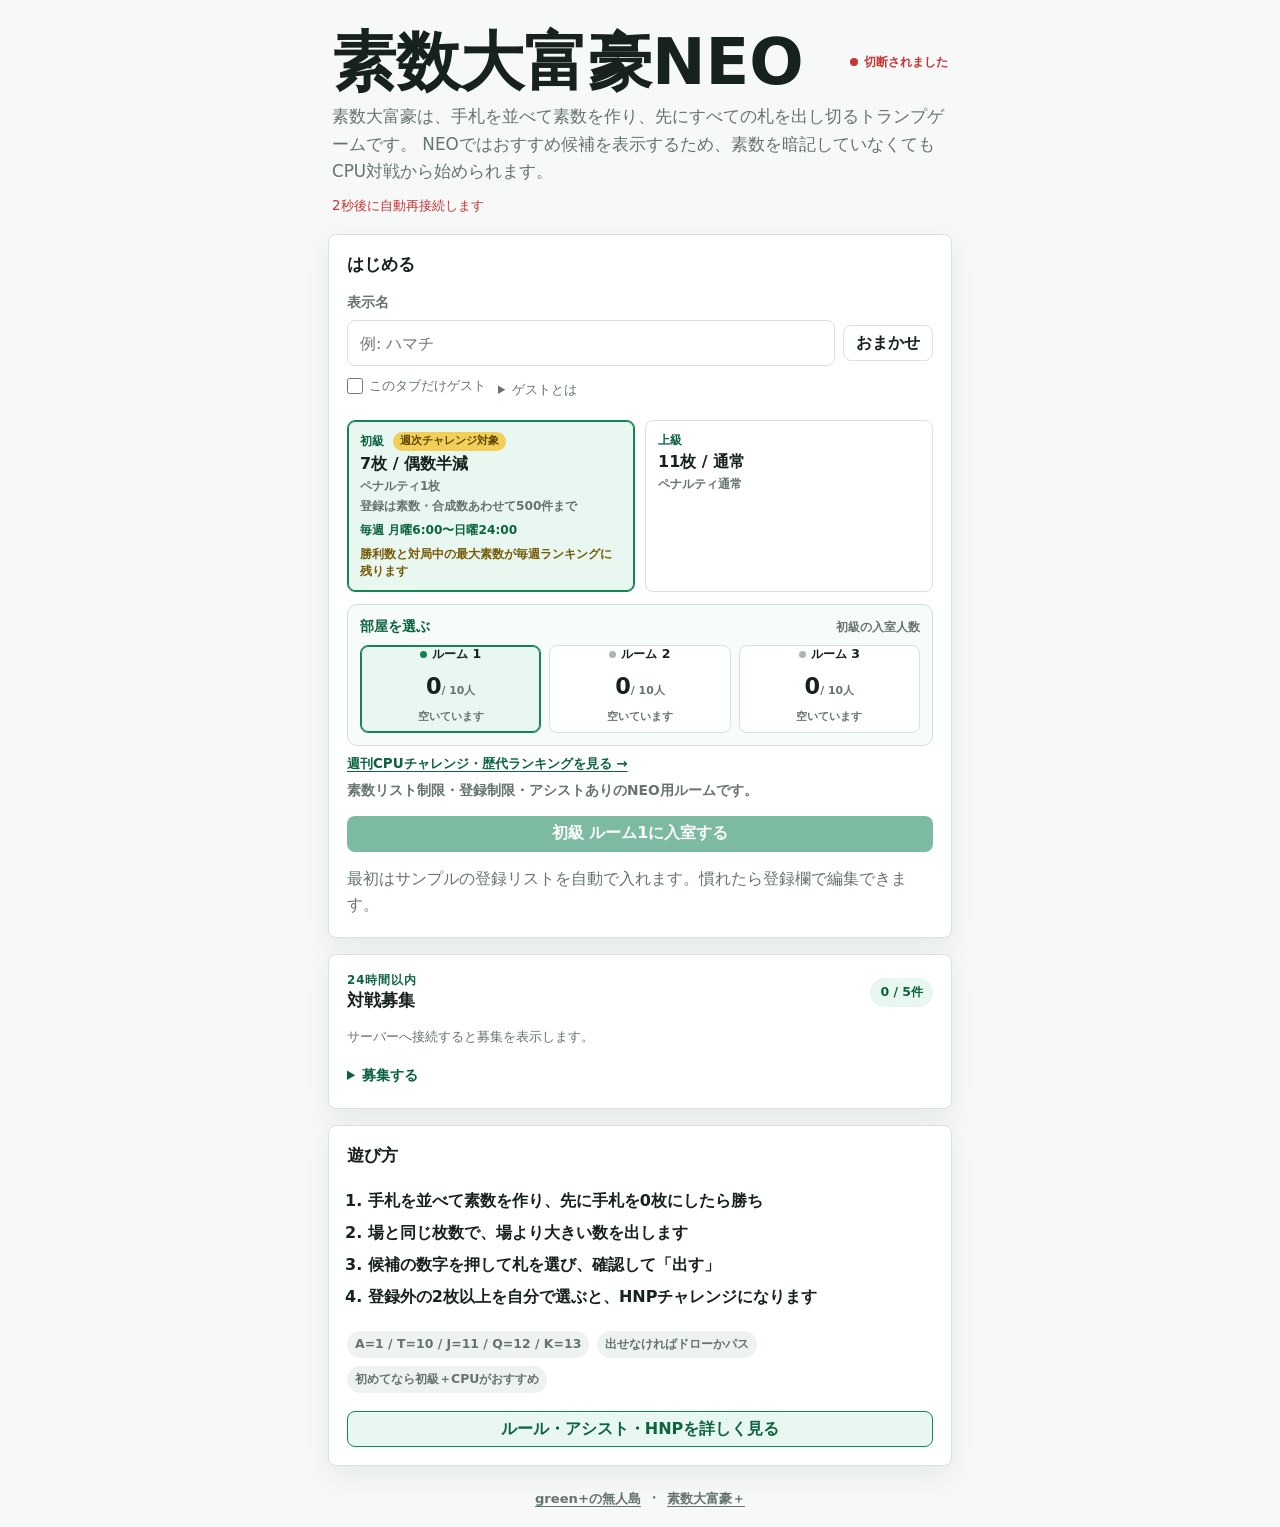
==== commit cf4411e5: "v3.3.9 効果音追加" ====
--- a/index.html
+++ b/index.html
@@ -421,6 +421,6 @@
     </dialog>
 
     <script src="./product-config.js?v=neo-ui-20261004"></script>
-    <script src="./client-common/app.js?v=shared-85c25e7a007e"></script>
+    <script src="./client-common/app.js?v=turn-sounds-20261008"></script>
   </body>
 </html>
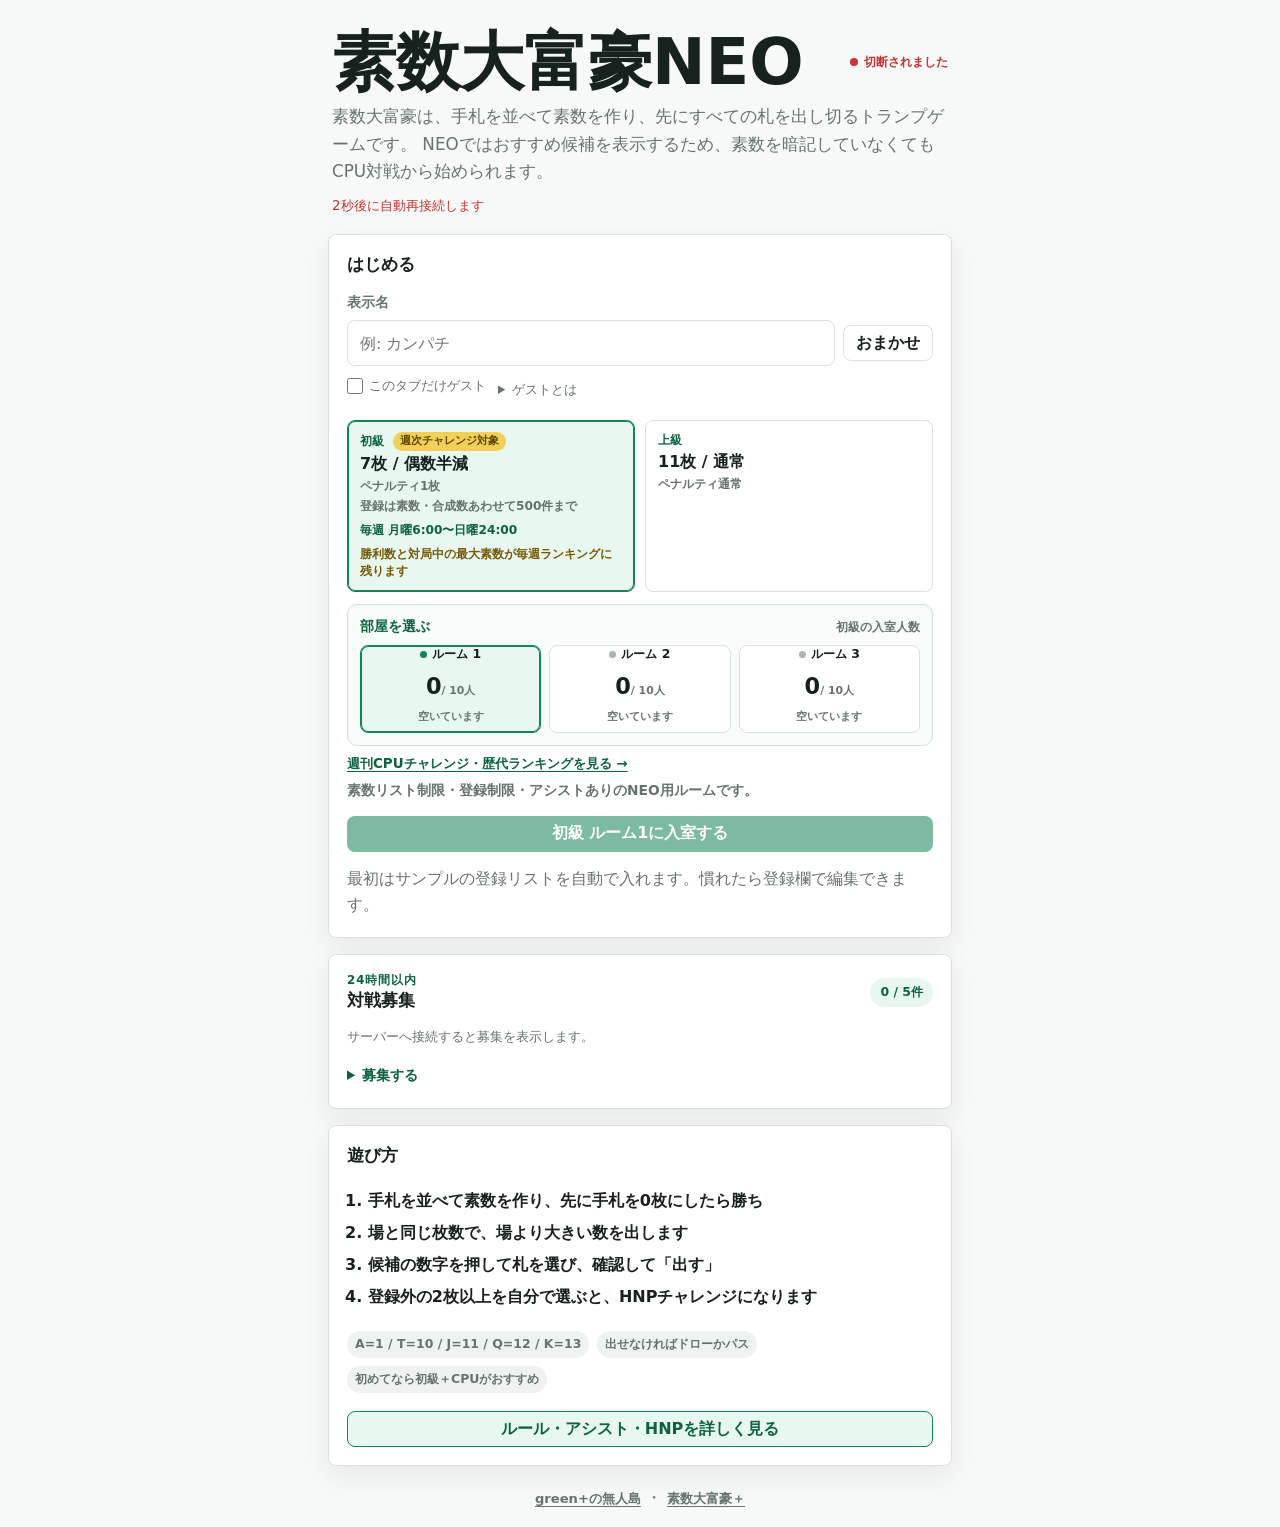
==== commit 803a3e1f: "v3.4 多人数対戦追加" ====
--- a/index.html
+++ b/index.html
@@ -9,7 +9,7 @@
     />
     <link rel="canonical" href="https://greenplus.github.io/qkneo/" />
     <title>素数大富豪NEO</title>
-    <link rel="stylesheet" href="./client-common/styles.css?v=shared-85c25e7a007e" />
+    <link rel="stylesheet" href="./client-common/styles.css?v=shared-33b22442a391" />
     <link rel="stylesheet" href="./theme.css?v=neo-20260805-2" />
   </head>
   <body>
@@ -421,6 +421,6 @@
     </dialog>
 
     <script src="./product-config.js?v=neo-ui-20261004"></script>
-    <script src="./client-common/app.js?v=turn-sounds-20261008"></script>
+    <script src="./client-common/app.js?v=shared-33b22442a391"></script>
   </body>
 </html>
--- a/client-common/styles.css
+++ b/client-common/styles.css
@@ -1342,6 +1342,20 @@
   white-space: normal;
 }
 
+.status-list.multiplayer > div:nth-child(2) {
+  grid-column: 1 / -1;
+  order: 1;
+}
+
+.status-list.multiplayer > div:last-child {
+  grid-column: 2 / -1;
+}
+
+.status-list.multiplayer dd {
+  white-space: normal;
+  overflow-wrap: anywhere;
+}
+
 .register-panel {
   display: grid;
   gap: 8px;
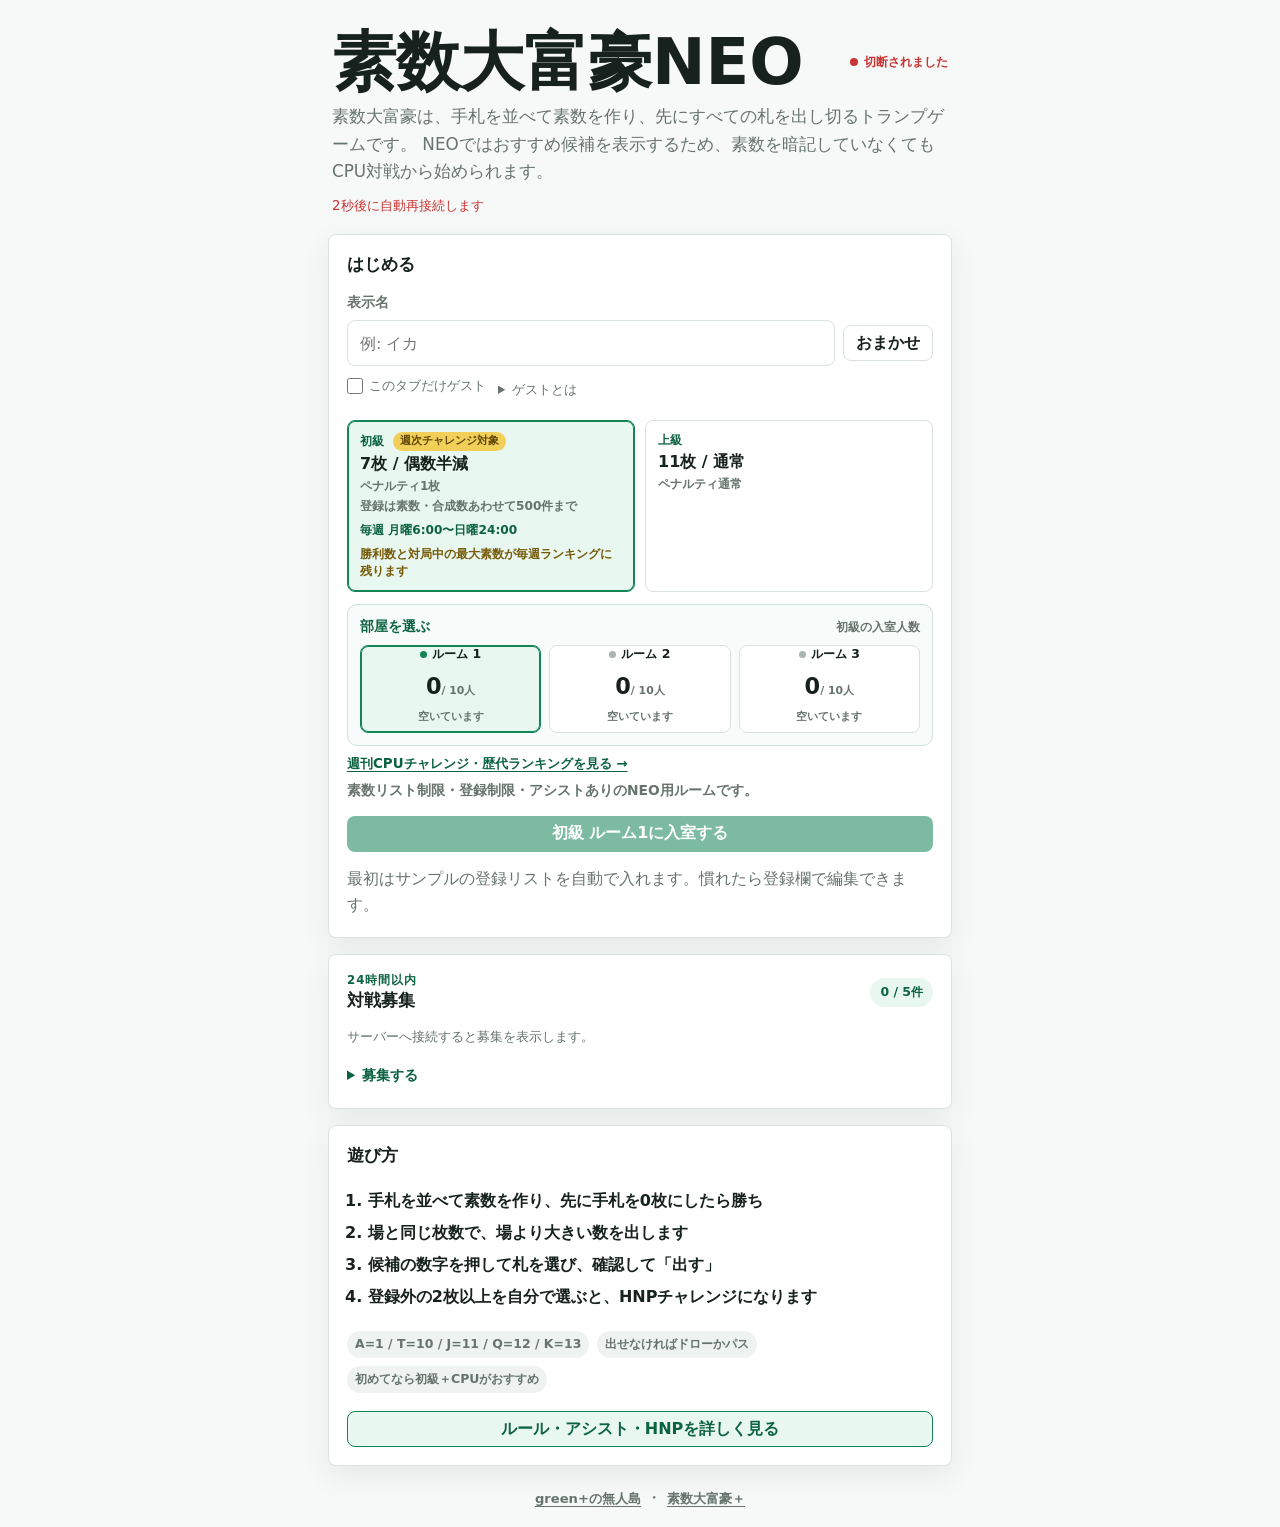
==== commit 11e70d00: "v3.5.1 場の枚数表示追加、3枚ルール追加" ====
--- a/index.html
+++ b/index.html
@@ -9,7 +9,7 @@
     />
     <link rel="canonical" href="https://greenplus.github.io/qkneo/" />
     <title>素数大富豪NEO</title>
-    <link rel="stylesheet" href="./client-common/styles.css?v=shared-33b22442a391" />
+    <link rel="stylesheet" href="./client-common/styles.css?v=shared-e0bcf506cb89" />
     <link rel="stylesheet" href="./theme.css?v=neo-20260805-2" />
   </head>
   <body>
@@ -421,6 +421,6 @@
     </dialog>
 
     <script src="./product-config.js?v=neo-ui-20261004"></script>
-    <script src="./client-common/app.js?v=shared-33b22442a391"></script>
+    <script src="./client-common/app.js?v=shared-e0bcf506cb89"></script>
   </body>
 </html>
--- a/client-common/styles.css
+++ b/client-common/styles.css
@@ -1473,6 +1473,13 @@
   overflow-wrap: anywhere;
 }
 
+.field-display-count {
+  display: inline-block;
+  font-size: 0.8em;
+  font-weight: 500;
+  white-space: nowrap;
+}
+
 .field-strip > .field-zone.revolution {
   border-color: #344740;
   background: #1c2924;
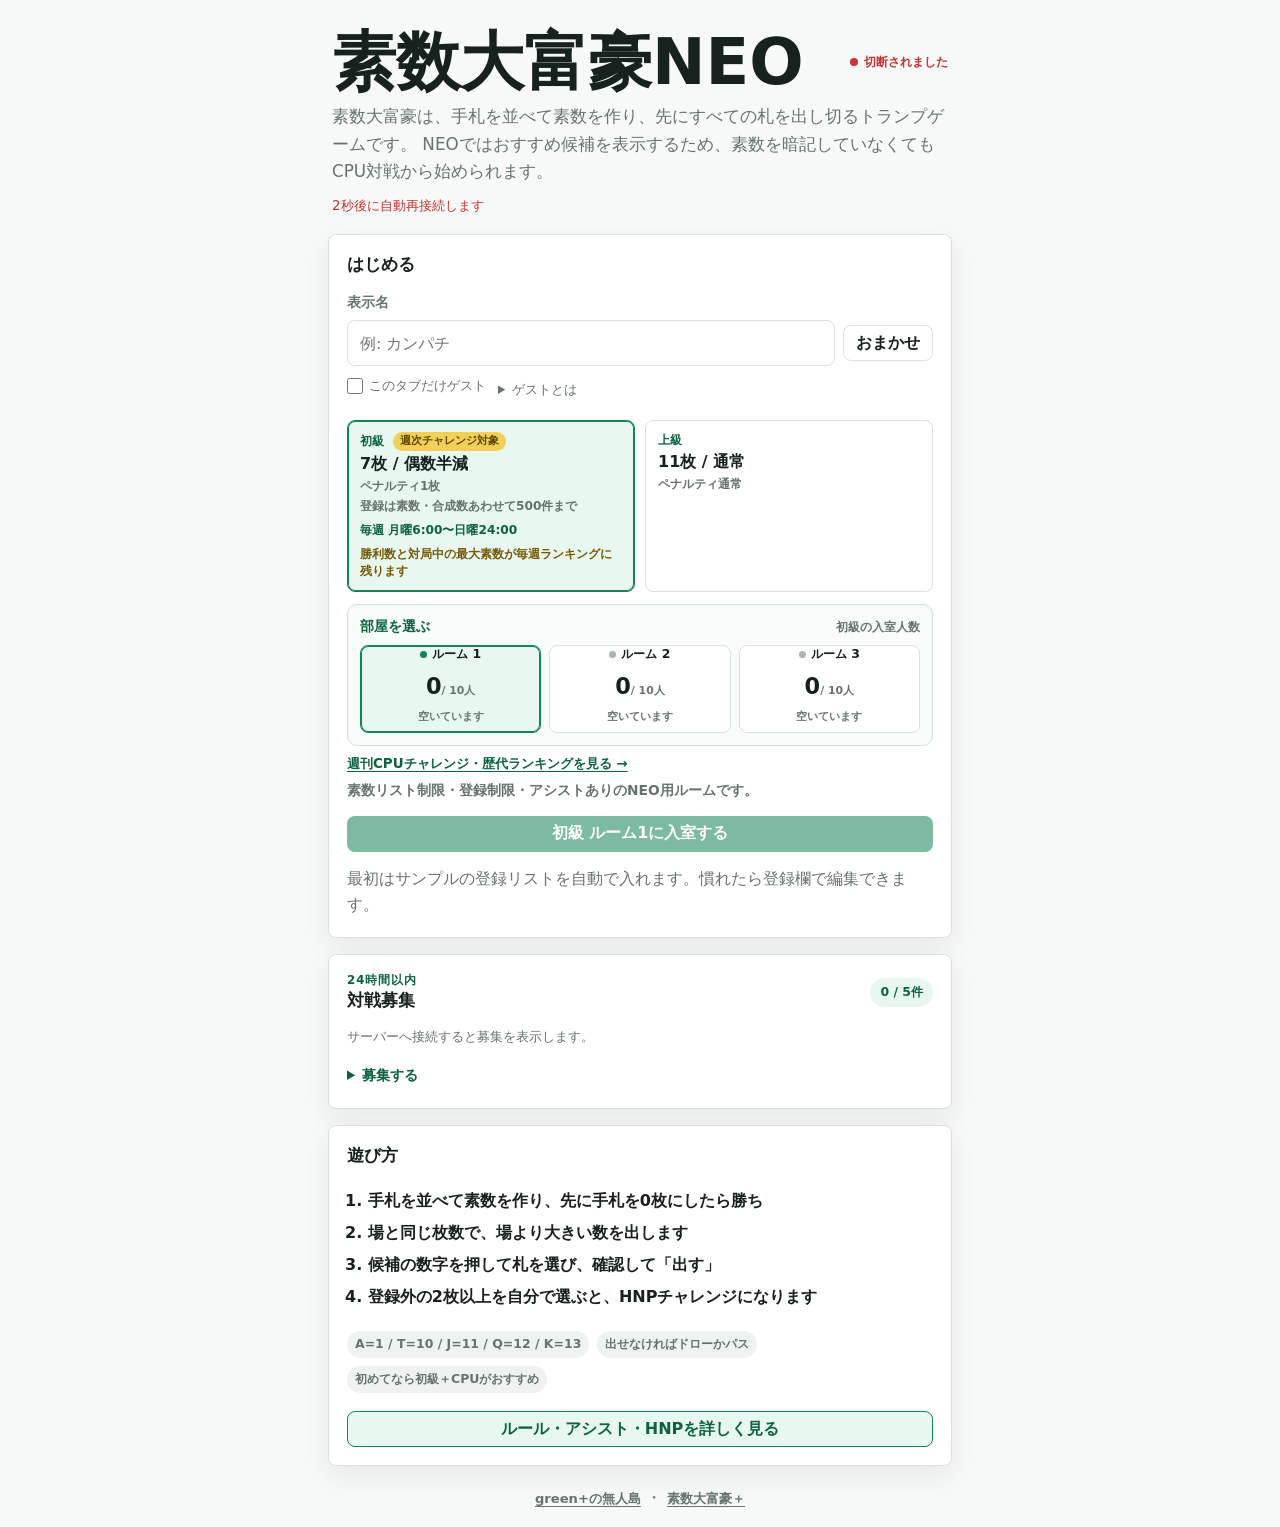
==== commit 6c880b1a: "v3.5.2 大会管理システム調整" ====
--- a/index.html
+++ b/index.html
@@ -9,7 +9,7 @@
     />
     <link rel="canonical" href="https://greenplus.github.io/qkneo/" />
     <title>素数大富豪NEO</title>
-    <link rel="stylesheet" href="./client-common/styles.css?v=shared-e0bcf506cb89" />
+    <link rel="stylesheet" href="./client-common/styles.css?v=shared-35f69a271176" />
     <link rel="stylesheet" href="./theme.css?v=neo-20260805-2" />
   </head>
   <body>
@@ -421,6 +421,6 @@
     </dialog>
 
     <script src="./product-config.js?v=neo-ui-20261004"></script>
-    <script src="./client-common/app.js?v=shared-e0bcf506cb89"></script>
+    <script src="./client-common/app.js?v=shared-35f69a271176"></script>
   </body>
 </html>
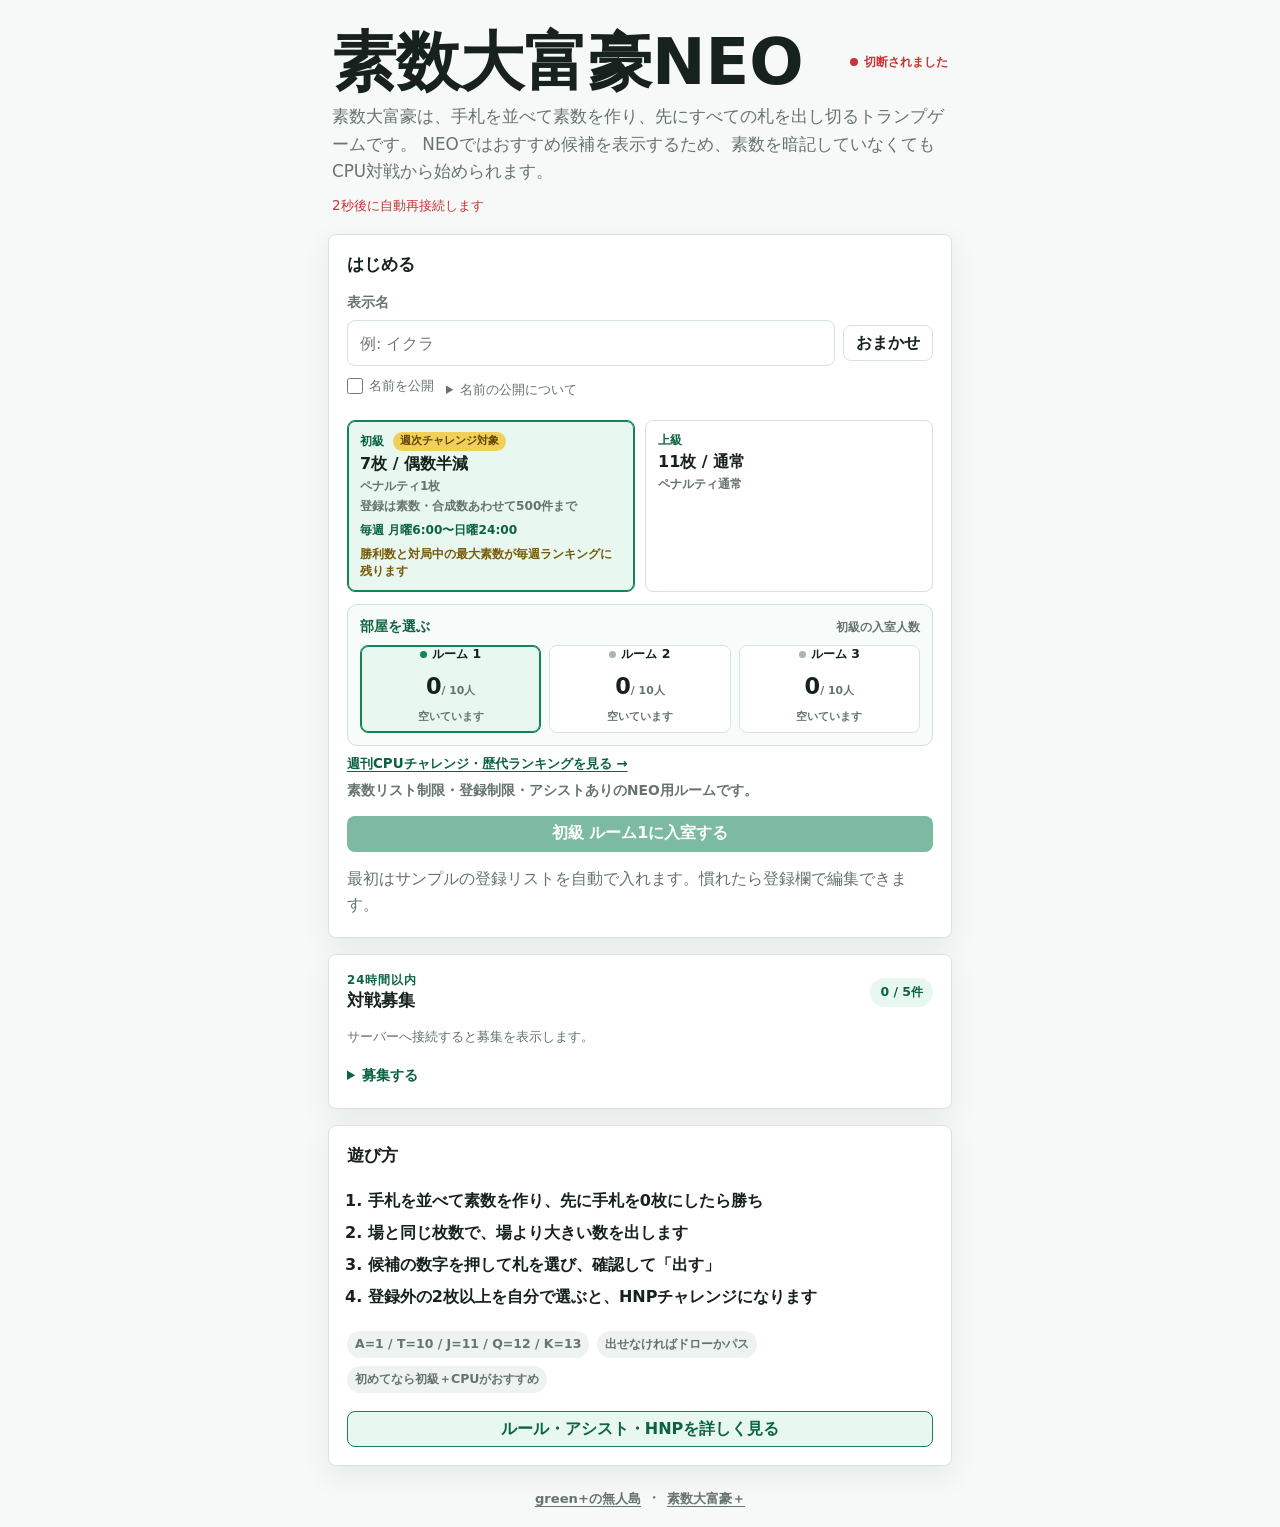
==== commit 68f0479c: "v3.5.3 名前配信関連" ====
--- a/index.html
+++ b/index.html
@@ -9,7 +9,7 @@
     />
     <link rel="canonical" href="https://greenplus.github.io/qkneo/" />
     <title>素数大富豪NEO</title>
-    <link rel="stylesheet" href="./client-common/styles.css?v=shared-35f69a271176" />
+    <link rel="stylesheet" href="./client-common/styles.css?v=shared-7a205177d4d1" />
     <link rel="stylesheet" href="./theme.css?v=neo-20260805-2" />
   </head>
   <body>
@@ -38,13 +38,13 @@
             <button id="randomNameBtn" class="ghost-button" type="button">おまかせ</button>
           </div>
           <div class="identity-options">
-            <label class="guest-mode-option" for="guestModeToggle">
-              <input id="guestModeToggle" type="checkbox" />
-              <span>このタブだけゲスト</span>
+            <label class="publish-name-option" for="publishNameToggle">
+              <input id="publishNameToggle" type="checkbox" />
+              <span>名前を公開</span>
             </label>
             <details class="identity-help secondary-details">
-              <summary>ゲストとは</summary>
-              <p id="identityModeNote" class="microcopy">保存済みの名前と大会参加情報を使います。</p>
+              <summary>名前の公開について</summary>
+              <p id="identityModeNote" class="microcopy">オフの場合、Discordの入室通知は「誰か」になります。募集投稿・大会参加にはオンが必要です。</p>
             </details>
           </div>
           <div class="room-group-choice" role="group" aria-label="難易度選択">
@@ -421,6 +421,6 @@
     </dialog>
 
     <script src="./product-config.js?v=neo-ui-20261004"></script>
-    <script src="./client-common/app.js?v=shared-35f69a271176"></script>
+    <script src="./client-common/app.js?v=shared-7a205177d4d1"></script>
   </body>
 </html>
--- a/client-common/styles.css
+++ b/client-common/styles.css
@@ -260,7 +260,7 @@
   padding: 0 12px;
 }
 
-.guest-mode-option {
+.publish-name-option {
   display: inline-flex;
   align-items: center;
   gap: 6px;
@@ -270,7 +270,7 @@
   cursor: pointer;
 }
 
-.guest-mode-option input {
+.publish-name-option input {
   width: 16px;
   height: 16px;
   margin: 0;
@@ -304,7 +304,7 @@
   margin-top: 8px;
 }
 
-.guest-mode-option:has(input:disabled) {
+.publish-name-option:has(input:disabled) {
   cursor: not-allowed;
   opacity: 0.65;
 }
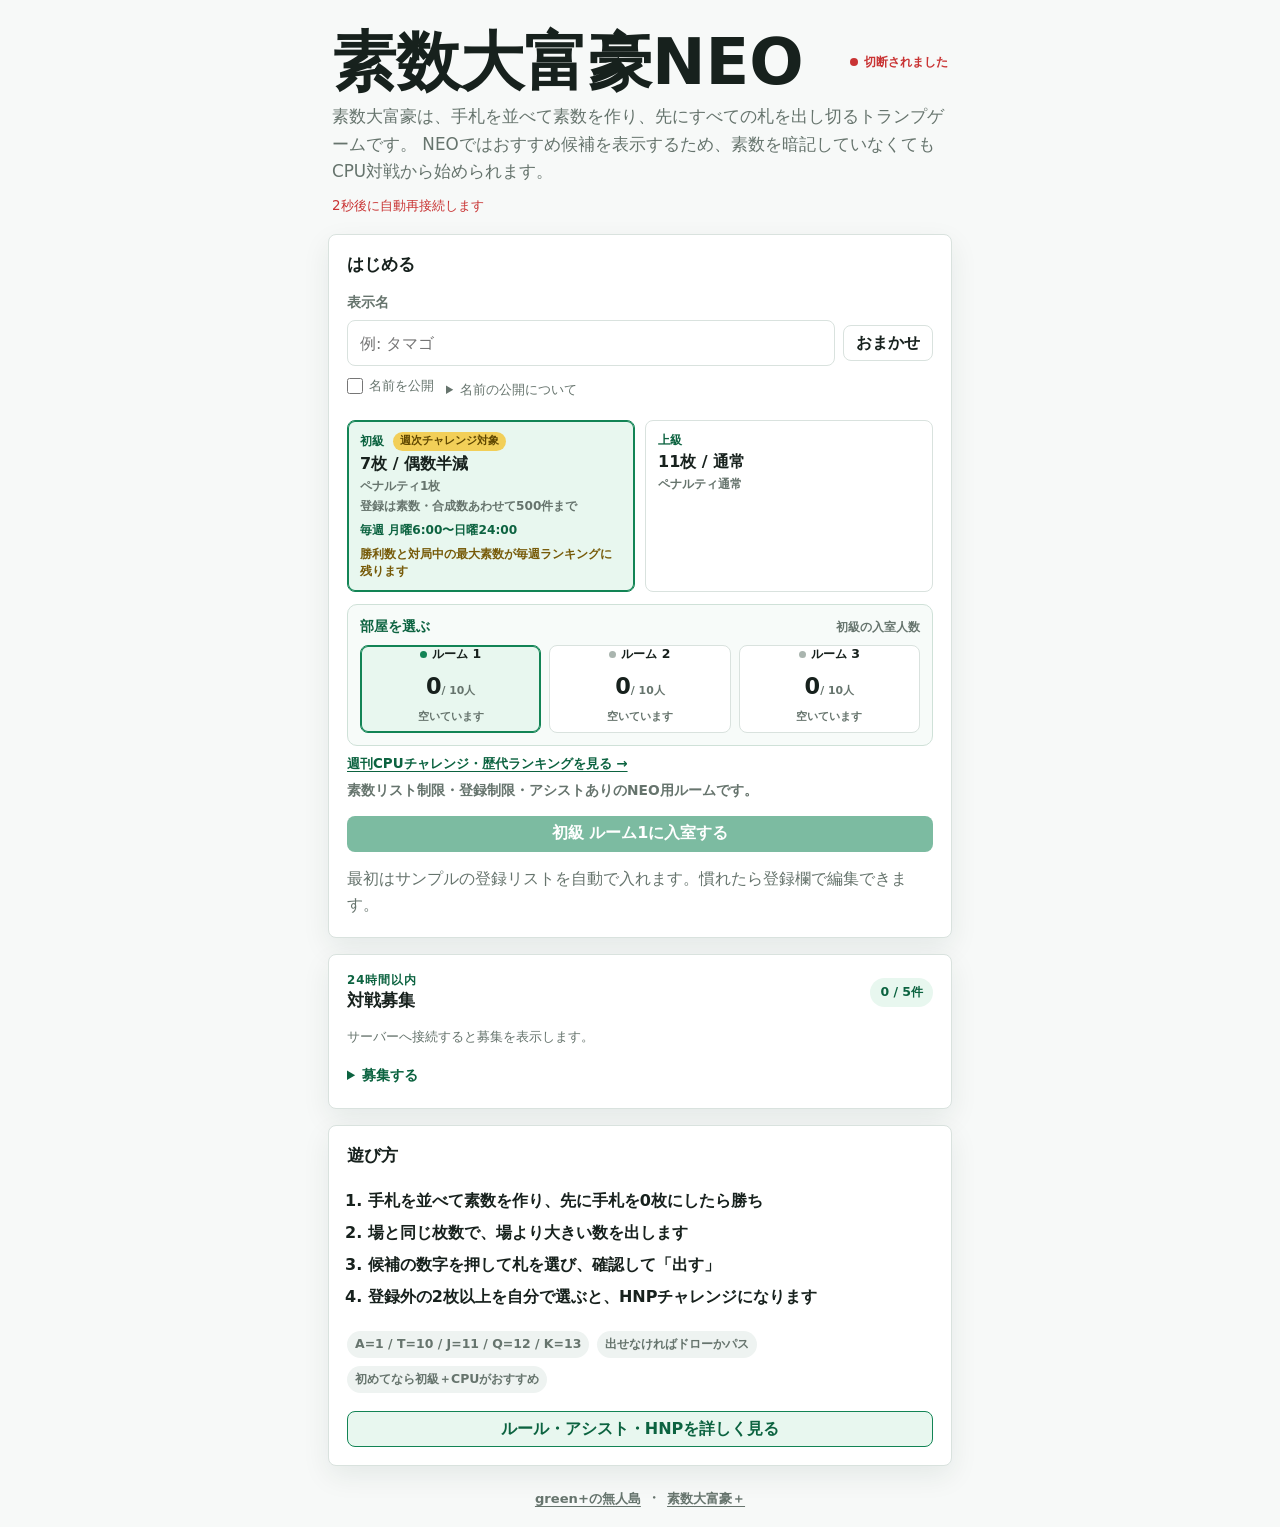
==== commit e8a8af10: "v3.6.1 マスターCPU-ε追加" ====
--- a/index.html
+++ b/index.html
@@ -421,6 +421,6 @@
     </dialog>
 
     <script src="./product-config.js?v=neo-ui-20261004"></script>
-    <script src="./client-common/app.js?v=shared-7a205177d4d1"></script>
+    <script src="./client-common/app.js?v=shared-deeb5bd4c223"></script>
   </body>
 </html>
